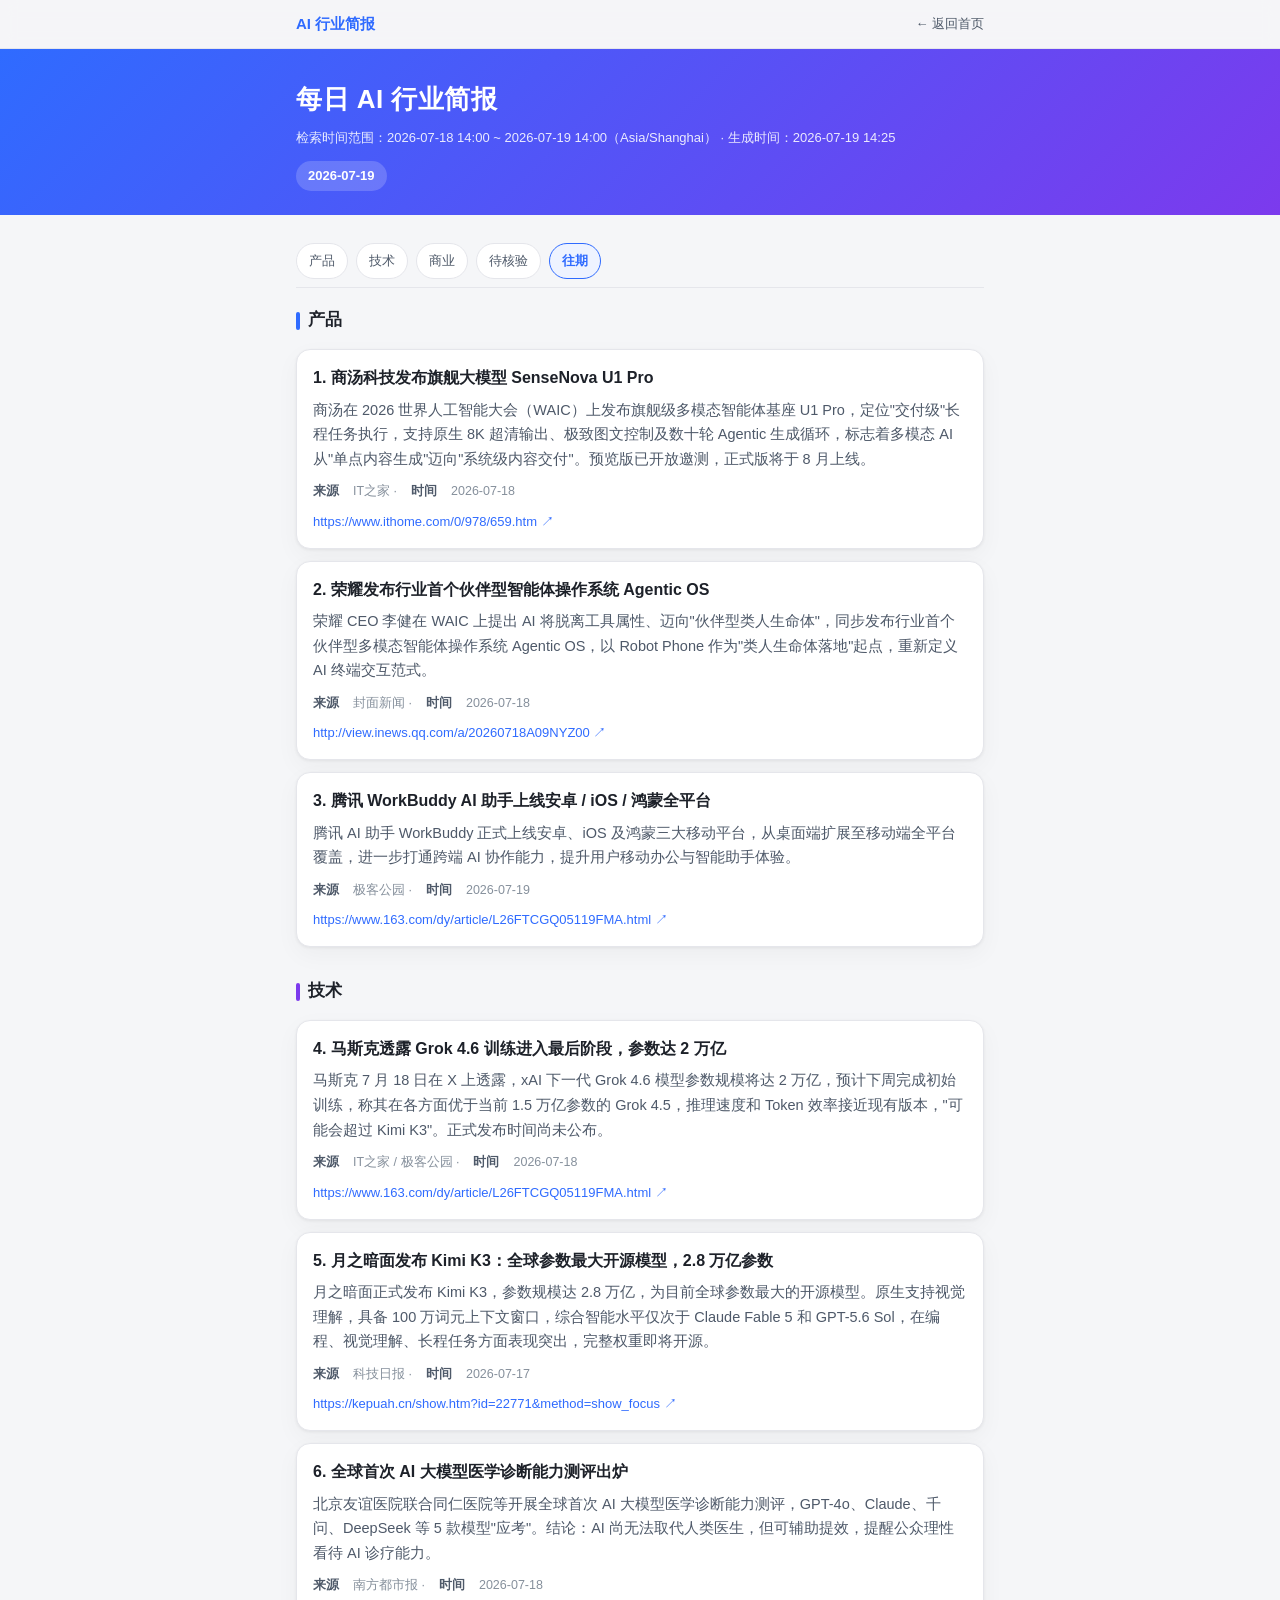
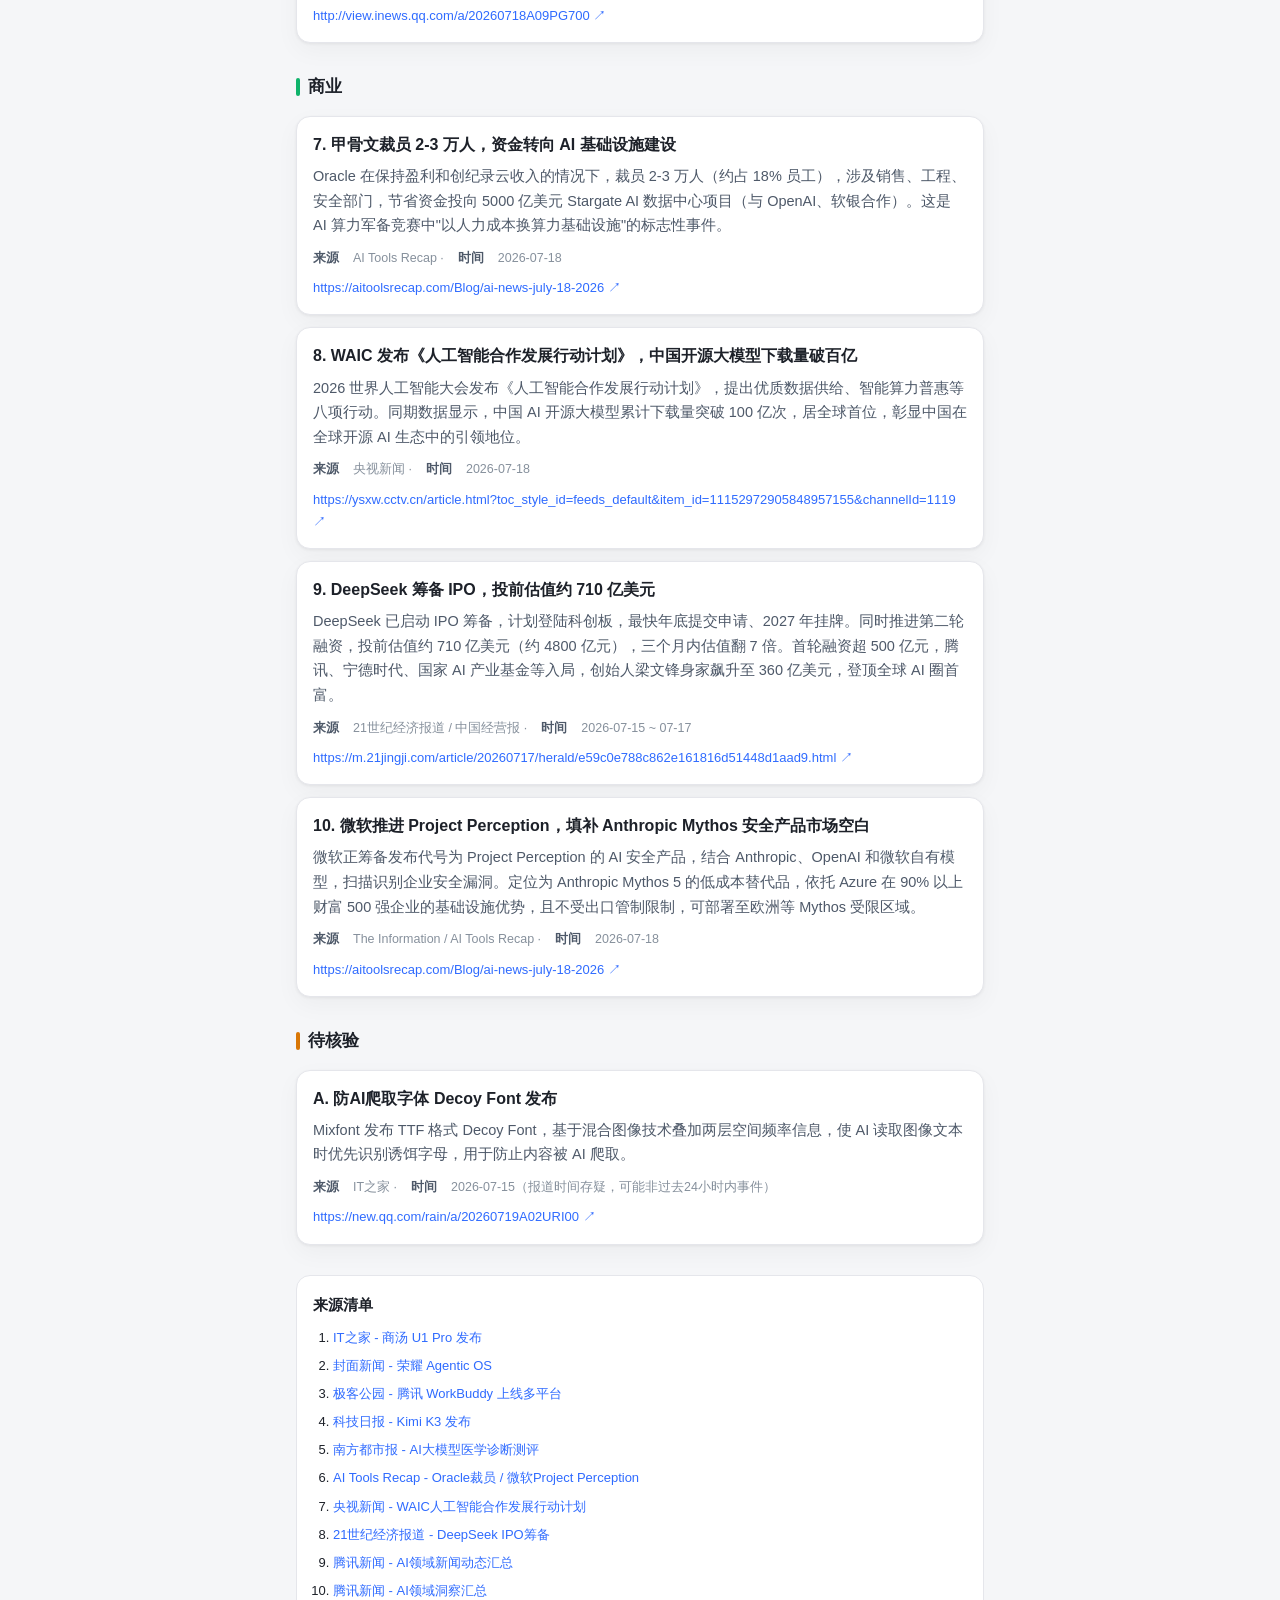
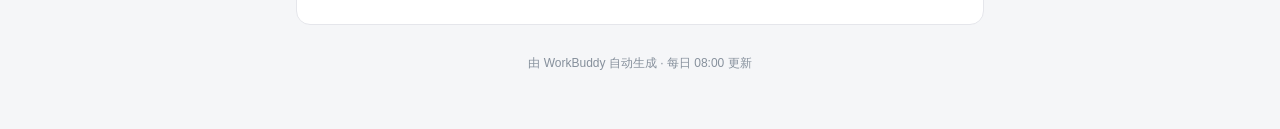
==== 2026-07-19.html @ 92fa0e3b "feat: 分类tab吸顶 + 常驻往期入口(历史占位)" ====
<!DOCTYPE html>
<html lang="zh-CN">
<head>
<meta charset="utf-8">
<meta name="viewport" content="width=device-width, initial-scale=1, viewport-fit=cover">
<title>每日 AI 行业简报 2026-07-19</title>
<link rel="stylesheet" href="assets/style.css">
</head>
<body>
<div class="topbar"><div class="wrap">
  <a class="brand" href="index.html">AI 行业简报</a>
  <a class="home" href="index.html">← 返回首页</a>
</div></div>
<header class="site-header"><div class="wrap">
  <h1>每日 AI 行业简报</h1>
  <div class="sub">检索时间范围：2026-07-18 14:00 ~ 2026-07-19 14:00（Asia/Shanghai） · 生成时间：2026-07-19 14:25</div>
  <div class="date-badge">2026-07-19</div>
</div></header>
<main class="wrap">
    <nav class="cat-nav"><a href="#cat-产品">产品</a><a href="#cat-技术">技术</a><a href="#cat-商业">商业</a><a href="#cat-待核验">待核验</a><a class="nav-archive" href="index.html#archive">往期</a></nav>
    <section class="section product" id="cat-产品">
      <div class="section-title">产品</div>
      <div class="card">
        <h3>1. 商汤科技发布旗舰大模型 SenseNova U1 Pro</h3>
        <div class="summary">商汤在 2026 世界人工智能大会（WAIC）上发布旗舰级多模态智能体基座 U1 Pro，定位"交付级"长程任务执行，支持原生 8K 超清输出、极致图文控制及数十轮 Agentic 生成循环，标志着多模态 AI 从"单点内容生成"迈向"系统级内容交付"。预览版已开放邀测，正式版将于 8 月上线。</div>
        <div class="meta"><b>来源</b> IT之家 · <b>时间</b> 2026-07-18</div>
        <a class="link" href="https://www.ithome.com/0/978/659.htm" target="_blank" rel="noopener">https://www.ithome.com/0/978/659.htm</a>
      </div>
      <div class="card">
        <h3>2. 荣耀发布行业首个伙伴型智能体操作系统 Agentic OS</h3>
        <div class="summary">荣耀 CEO 李健在 WAIC 上提出 AI 将脱离工具属性、迈向"伙伴型类人生命体"，同步发布行业首个伙伴型多模态智能体操作系统 Agentic OS，以 Robot Phone 作为"类人生命体落地"起点，重新定义 AI 终端交互范式。</div>
        <div class="meta"><b>来源</b> 封面新闻 · <b>时间</b> 2026-07-18</div>
        <a class="link" href="http://view.inews.qq.com/a/20260718A09NYZ00" target="_blank" rel="noopener">http://view.inews.qq.com/a/20260718A09NYZ00</a>
      </div>
      <div class="card">
        <h3>3. 腾讯 WorkBuddy AI 助手上线安卓 / iOS / 鸿蒙全平台</h3>
        <div class="summary">腾讯 AI 助手 WorkBuddy 正式上线安卓、iOS 及鸿蒙三大移动平台，从桌面端扩展至移动端全平台覆盖，进一步打通跨端 AI 协作能力，提升用户移动办公与智能助手体验。</div>
        <div class="meta"><b>来源</b> 极客公园 · <b>时间</b> 2026-07-19</div>
        <a class="link" href="https://www.163.com/dy/article/L26FTCGQ05119FMA.html" target="_blank" rel="noopener">https://www.163.com/dy/article/L26FTCGQ05119FMA.html</a>
      </div>
    </section>
    <section class="section tech" id="cat-技术">
      <div class="section-title">技术</div>
      <div class="card">
        <h3>4. 马斯克透露 Grok 4.6 训练进入最后阶段，参数达 2 万亿</h3>
        <div class="summary">马斯克 7 月 18 日在 X 上透露，xAI 下一代 Grok 4.6 模型参数规模将达 2 万亿，预计下周完成初始训练，称其在各方面优于当前 1.5 万亿参数的 Grok 4.5，推理速度和 Token 效率接近现有版本，"可能会超过 Kimi K3"。正式发布时间尚未公布。</div>
        <div class="meta"><b>来源</b> IT之家 / 极客公园 · <b>时间</b> 2026-07-18</div>
        <a class="link" href="https://www.163.com/dy/article/L26FTCGQ05119FMA.html" target="_blank" rel="noopener">https://www.163.com/dy/article/L26FTCGQ05119FMA.html</a>
      </div>
      <div class="card">
        <h3>5. 月之暗面发布 Kimi K3：全球参数最大开源模型，2.8 万亿参数</h3>
        <div class="summary">月之暗面正式发布 Kimi K3，参数规模达 2.8 万亿，为目前全球参数最大的开源模型。原生支持视觉理解，具备 100 万词元上下文窗口，综合智能水平仅次于 Claude Fable 5 和 GPT-5.6 Sol，在编程、视觉理解、长程任务方面表现突出，完整权重即将开源。</div>
        <div class="meta"><b>来源</b> 科技日报 · <b>时间</b> 2026-07-17</div>
        <a class="link" href="https://kepuah.cn/show.htm?id=22771&amp;method=show_focus" target="_blank" rel="noopener">https://kepuah.cn/show.htm?id=22771&amp;method=show_focus</a>
      </div>
      <div class="card">
        <h3>6. 全球首次 AI 大模型医学诊断能力测评出炉</h3>
        <div class="summary">北京友谊医院联合同仁医院等开展全球首次 AI 大模型医学诊断能力测评，GPT-4o、Claude、千问、DeepSeek 等 5 款模型"应考"。结论：AI 尚无法取代人类医生，但可辅助提效，提醒公众理性看待 AI 诊疗能力。</div>
        <div class="meta"><b>来源</b> 南方都市报 · <b>时间</b> 2026-07-18</div>
        <a class="link" href="http://view.inews.qq.com/a/20260718A09PG700" target="_blank" rel="noopener">http://view.inews.qq.com/a/20260718A09PG700</a>
      </div>
    </section>
    <section class="section biz" id="cat-商业">
      <div class="section-title">商业</div>
      <div class="card">
        <h3>7. 甲骨文裁员 2-3 万人，资金转向 AI 基础设施建设</h3>
        <div class="summary">Oracle 在保持盈利和创纪录云收入的情况下，裁员 2-3 万人（约占 18% 员工），涉及销售、工程、安全部门，节省资金投向 5000 亿美元 Stargate AI 数据中心项目（与 OpenAI、软银合作）。这是 AI 算力军备竞赛中"以人力成本换算力基础设施"的标志性事件。</div>
        <div class="meta"><b>来源</b> AI Tools Recap · <b>时间</b> 2026-07-18</div>
        <a class="link" href="https://aitoolsrecap.com/Blog/ai-news-july-18-2026" target="_blank" rel="noopener">https://aitoolsrecap.com/Blog/ai-news-july-18-2026</a>
      </div>
      <div class="card">
        <h3>8. WAIC 发布《人工智能合作发展行动计划》，中国开源大模型下载量破百亿</h3>
        <div class="summary">2026 世界人工智能大会发布《人工智能合作发展行动计划》，提出优质数据供给、智能算力普惠等八项行动。同期数据显示，中国 AI 开源大模型累计下载量突破 100 亿次，居全球首位，彰显中国在全球开源 AI 生态中的引领地位。</div>
        <div class="meta"><b>来源</b> 央视新闻 · <b>时间</b> 2026-07-18</div>
        <a class="link" href="https://ysxw.cctv.cn/article.html?toc_style_id=feeds_default&amp;item_id=11152972905848957155&amp;channelId=1119" target="_blank" rel="noopener">https://ysxw.cctv.cn/article.html?toc_style_id=feeds_default&amp;item_id=11152972905848957155&amp;channelId=1119</a>
      </div>
      <div class="card">
        <h3>9. DeepSeek 筹备 IPO，投前估值约 710 亿美元</h3>
        <div class="summary">DeepSeek 已启动 IPO 筹备，计划登陆科创板，最快年底提交申请、2027 年挂牌。同时推进第二轮融资，投前估值约 710 亿美元（约 4800 亿元），三个月内估值翻 7 倍。首轮融资超 500 亿元，腾讯、宁德时代、国家 AI 产业基金等入局，创始人梁文锋身家飙升至 360 亿美元，登顶全球 AI 圈首富。</div>
        <div class="meta"><b>来源</b> 21世纪经济报道 / 中国经营报 · <b>时间</b> 2026-07-15 ~ 07-17</div>
        <a class="link" href="https://m.21jingji.com/article/20260717/herald/e59c0e788c862e161816d51448d1aad9.html" target="_blank" rel="noopener">https://m.21jingji.com/article/20260717/herald/e59c0e788c862e161816d51448d1aad9.html</a>
      </div>
      <div class="card">
        <h3>10. 微软推进 Project Perception，填补 Anthropic Mythos 安全产品市场空白</h3>
        <div class="summary">微软正筹备发布代号为 Project Perception 的 AI 安全产品，结合 Anthropic、OpenAI 和微软自有模型，扫描识别企业安全漏洞。定位为 Anthropic Mythos 5 的低成本替代品，依托 Azure 在 90% 以上财富 500 强企业的基础设施优势，且不受出口管制限制，可部署至欧洲等 Mythos 受限区域。</div>
        <div class="meta"><b>来源</b> The Information / AI Tools Recap · <b>时间</b> 2026-07-18</div>
        <a class="link" href="https://aitoolsrecap.com/Blog/ai-news-july-18-2026" target="_blank" rel="noopener">https://aitoolsrecap.com/Blog/ai-news-july-18-2026</a>
      </div>
    </section>
    <section class="section verify" id="cat-待核验">
      <div class="section-title">待核验</div>
      <div class="card">
        <h3>A. 防AI爬取字体 Decoy Font 发布</h3>
        <div class="summary">Mixfont 发布 TTF 格式 Decoy Font，基于混合图像技术叠加两层空间频率信息，使 AI 读取图像文本时优先识别诱饵字母，用于防止内容被 AI 爬取。</div>
        <div class="meta"><b>来源</b> IT之家 · <b>时间</b> 2026-07-15（报道时间存疑，可能非过去24小时内事件）</div>
        <a class="link" href="https://new.qq.com/rain/a/20260719A02URI00" target="_blank" rel="noopener">https://new.qq.com/rain/a/20260719A02URI00</a>
      </div>
    </section>
    <section class="sources">
      <h2>来源清单</h2>
      <ol>
        <li><a href="https://www.ithome.com/0/978/659.htm" target="_blank" rel="noopener">IT之家 - 商汤 U1 Pro 发布</a></li>
        <li><a href="http://view.inews.qq.com/a/20260718A09NYZ00" target="_blank" rel="noopener">封面新闻 - 荣耀 Agentic OS</a></li>
        <li><a href="https://www.163.com/dy/article/L26FTCGQ05119FMA.html" target="_blank" rel="noopener">极客公园 - 腾讯 WorkBuddy 上线多平台</a></li>
        <li><a href="https://kepuah.cn/show.htm?id=22771&amp;method=show_focus" target="_blank" rel="noopener">科技日报 - Kimi K3 发布</a></li>
        <li><a href="http://view.inews.qq.com/a/20260718A09PG700" target="_blank" rel="noopener">南方都市报 - AI大模型医学诊断测评</a></li>
        <li><a href="https://aitoolsrecap.com/Blog/ai-news-july-18-2026" target="_blank" rel="noopener">AI Tools Recap - Oracle裁员 / 微软Project Perception</a></li>
        <li><a href="https://ysxw.cctv.cn/article.html?toc_style_id=feeds_default&amp;item_id=11152972905848957155&amp;channelId=1119" target="_blank" rel="noopener">央视新闻 - WAIC人工智能合作发展行动计划</a></li>
        <li><a href="https://m.21jingji.com/article/20260717/herald/e59c0e788c862e161816d51448d1aad9.html" target="_blank" rel="noopener">21世纪经济报道 - DeepSeek IPO筹备</a></li>
        <li><a href="https://new.qq.com/rain/a/20260719A02URI00" target="_blank" rel="noopener">腾讯新闻 - AI领域新闻动态汇总</a></li>
        <li><a href="https://new.qq.com/rain/a/20260719A02PN500" target="_blank" rel="noopener">腾讯新闻 - AI领域洞察汇总</a></li>
      </ol>
    </section>
</main>
<div class="foot">由 WorkBuddy 自动生成 · 每日 08:00 更新</div>
</body>
</html>
---- assets/style.css ----
:root {
  --bg: #f5f6f8;
  --card: #ffffff;
  --ink: #1d2129;
  --ink-soft: #4e5969;
  --ink-faint: #86909c;
  --line: #e5e6eb;
  --brand: #2f6bff;
  --brand-soft: #eef3ff;
  --product: #2f6bff;
  --tech: #7c3aed;
  --biz: #0fb36b;
  --verify: #d97706;
  --shadow: 0 1px 3px rgba(0,0,0,.06), 0 8px 24px rgba(0,0,0,.04);
}

* { box-sizing: border-box; margin: 0; padding: 0; }

body {
  font-family: -apple-system, BlinkMacSystemFont, "Segoe UI", "PingFang SC", "Hiragino Sans GB", "Microsoft YaHei", sans-serif;
  background: var(--bg);
  color: var(--ink);
  line-height: 1.7;
  -webkit-font-smoothing: antialiased;
  padding: 0 0 56px;
}

.wrap { max-width: 720px; margin: 0 auto; padding: 0 16px; }

/* Header */
.site-header {
  background: linear-gradient(135deg, #2f6bff 0%, #7c3aed 100%);
  color: #fff;
  padding: 28px 0 24px;
  margin-bottom: 20px;
}
.site-header .wrap { padding: 0 16px; }
.site-header h1 { font-size: 22px; font-weight: 700; letter-spacing: .5px; }
.site-header .sub { font-size: 13px; opacity: .88; margin-top: 6px; }
.site-header .date-badge {
  display: inline-block; margin-top: 12px;
  background: rgba(255,255,255,.18); border-radius: 999px;
  padding: 4px 12px; font-size: 13px; font-weight: 600;
}

/* Category nav */
.cat-nav {
  position: sticky; top: 48px; z-index: 9;
  display: flex; flex-wrap: wrap; gap: 8px;
  margin: 4px 0 18px; padding: 8px 0;
  background: var(--bg);
  border-bottom: 1px solid var(--line);
}
.cat-nav a {
  font-size: 13px; color: var(--ink-soft); text-decoration: none;
  background: var(--card); border: 1px solid var(--line);
  padding: 6px 12px; border-radius: 999px;
}
.cat-nav a:active { background: var(--brand-soft); }
.cat-nav a.nav-archive {
  color: var(--brand); border-color: var(--brand);
  background: var(--brand-soft); font-weight: 600;
}

/* Section */
.section { margin-bottom: 30px; }
.section-title {
  font-size: 17px; font-weight: 700; margin-bottom: 14px;
  display: flex; align-items: center; gap: 8px;
}
.section-title::before {
  content: ""; width: 4px; height: 18px; border-radius: 2px; background: var(--brand);
}
.section.product .section-title::before { background: var(--product); }
.section.tech .section-title::before { background: var(--tech); }
.section.biz .section-title::before { background: var(--biz); }
.section.verify .section-title::before { background: var(--verify); }

/* Card */
.card {
  background: var(--card); border: 1px solid var(--line);
  border-radius: 14px; padding: 16px 16px 14px; margin-bottom: 12px;
  box-shadow: var(--shadow);
}
.card h3 { font-size: 16px; font-weight: 700; line-height: 1.45; margin-bottom: 8px; }
.card .summary { font-size: 14.5px; color: var(--ink-soft); margin-bottom: 10px; }
.card .meta { display: flex; flex-wrap: wrap; gap: 6px 14px; font-size: 12.5px; color: var(--ink-faint); }
.card .meta b { color: var(--ink-soft); font-weight: 600; }
.card .link { display: inline-block; margin-top: 8px; font-size: 13px; color: var(--brand); text-decoration: none; word-break: break-all; }
.card .link::after { content: " ↗"; }

/* Archive list */
.archive { margin-top: 8px; }
.archive h2 { font-size: 16px; font-weight: 700; margin-bottom: 12px; }
.archive ul { list-style: none; }
.archive li {
  background: var(--card); border: 1px solid var(--line);
  border-radius: 10px; margin-bottom: 8px;
}
.archive a {
  display: flex; justify-content: space-between; align-items: center;
  padding: 12px 14px; text-decoration: none; color: var(--ink); font-size: 14.5px;
}
.archive a .d { color: var(--ink-faint); font-size: 12.5px; }
.archive li:active { background: var(--brand-soft); }
.archive li.empty {
  background: transparent; border: 1px dashed var(--line);
  color: var(--ink-faint); font-size: 13px; text-align: center; padding: 14px;
}

/* Source list */
.sources { background: var(--card); border: 1px solid var(--line); border-radius: 14px; padding: 16px; }
.sources h2 { font-size: 15px; font-weight: 700; margin-bottom: 10px; }
.sources ol { padding-left: 20px; }
.sources li { font-size: 13px; margin-bottom: 6px; }
.sources a { color: var(--brand); text-decoration: none; word-break: break-all; }

.foot { text-align: center; color: var(--ink-faint); font-size: 12px; margin-top: 28px; }

/* Back to top / home */
.topbar { position: sticky; top: 0; z-index: 10; background: rgba(245,246,248,.9); backdrop-filter: blur(8px); border-bottom: 1px solid var(--line); }
.topbar .wrap { display: flex; align-items: center; justify-content: space-between; height: 48px; }
.topbar .brand { font-weight: 700; font-size: 15px; color: var(--brand); text-decoration: none; }
.topbar .home { font-size: 13px; color: var(--ink-soft); text-decoration: none; }

@media (min-width: 640px) {
  .site-header h1 { font-size: 26px; }
}
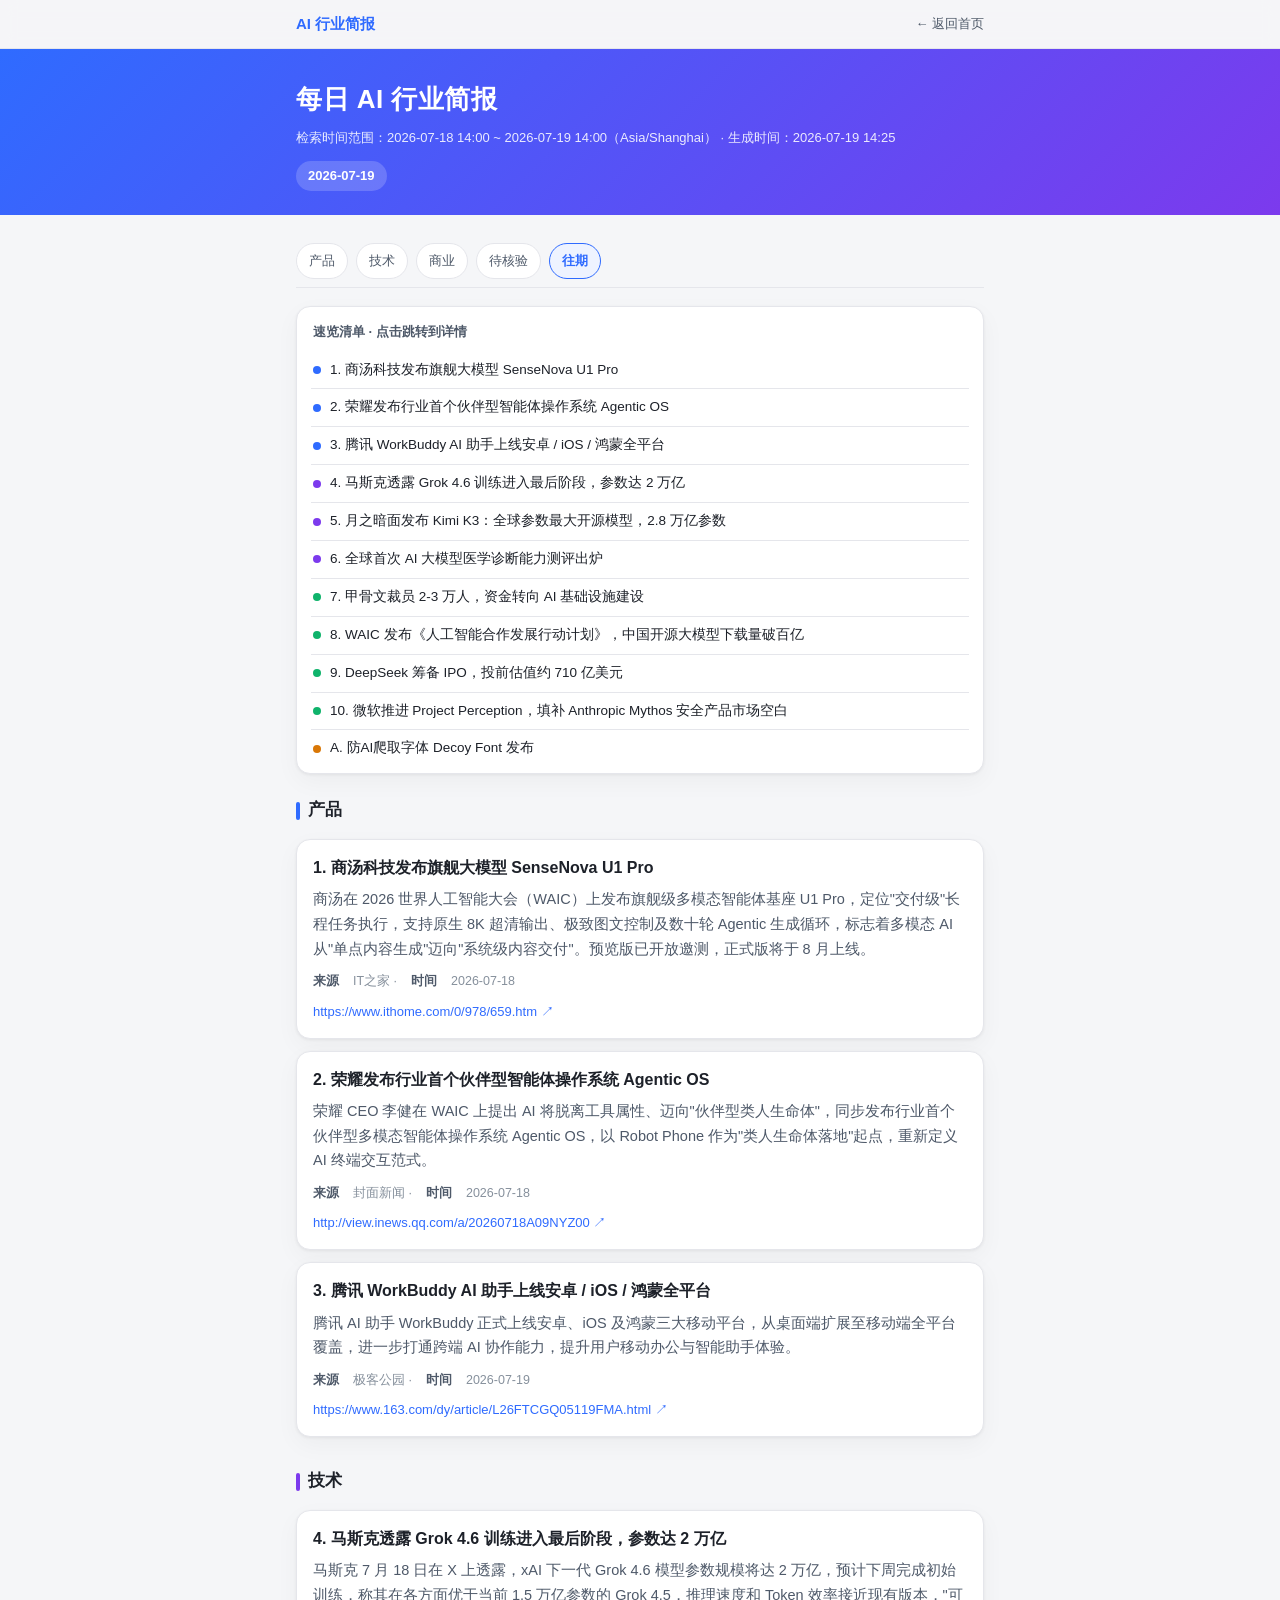
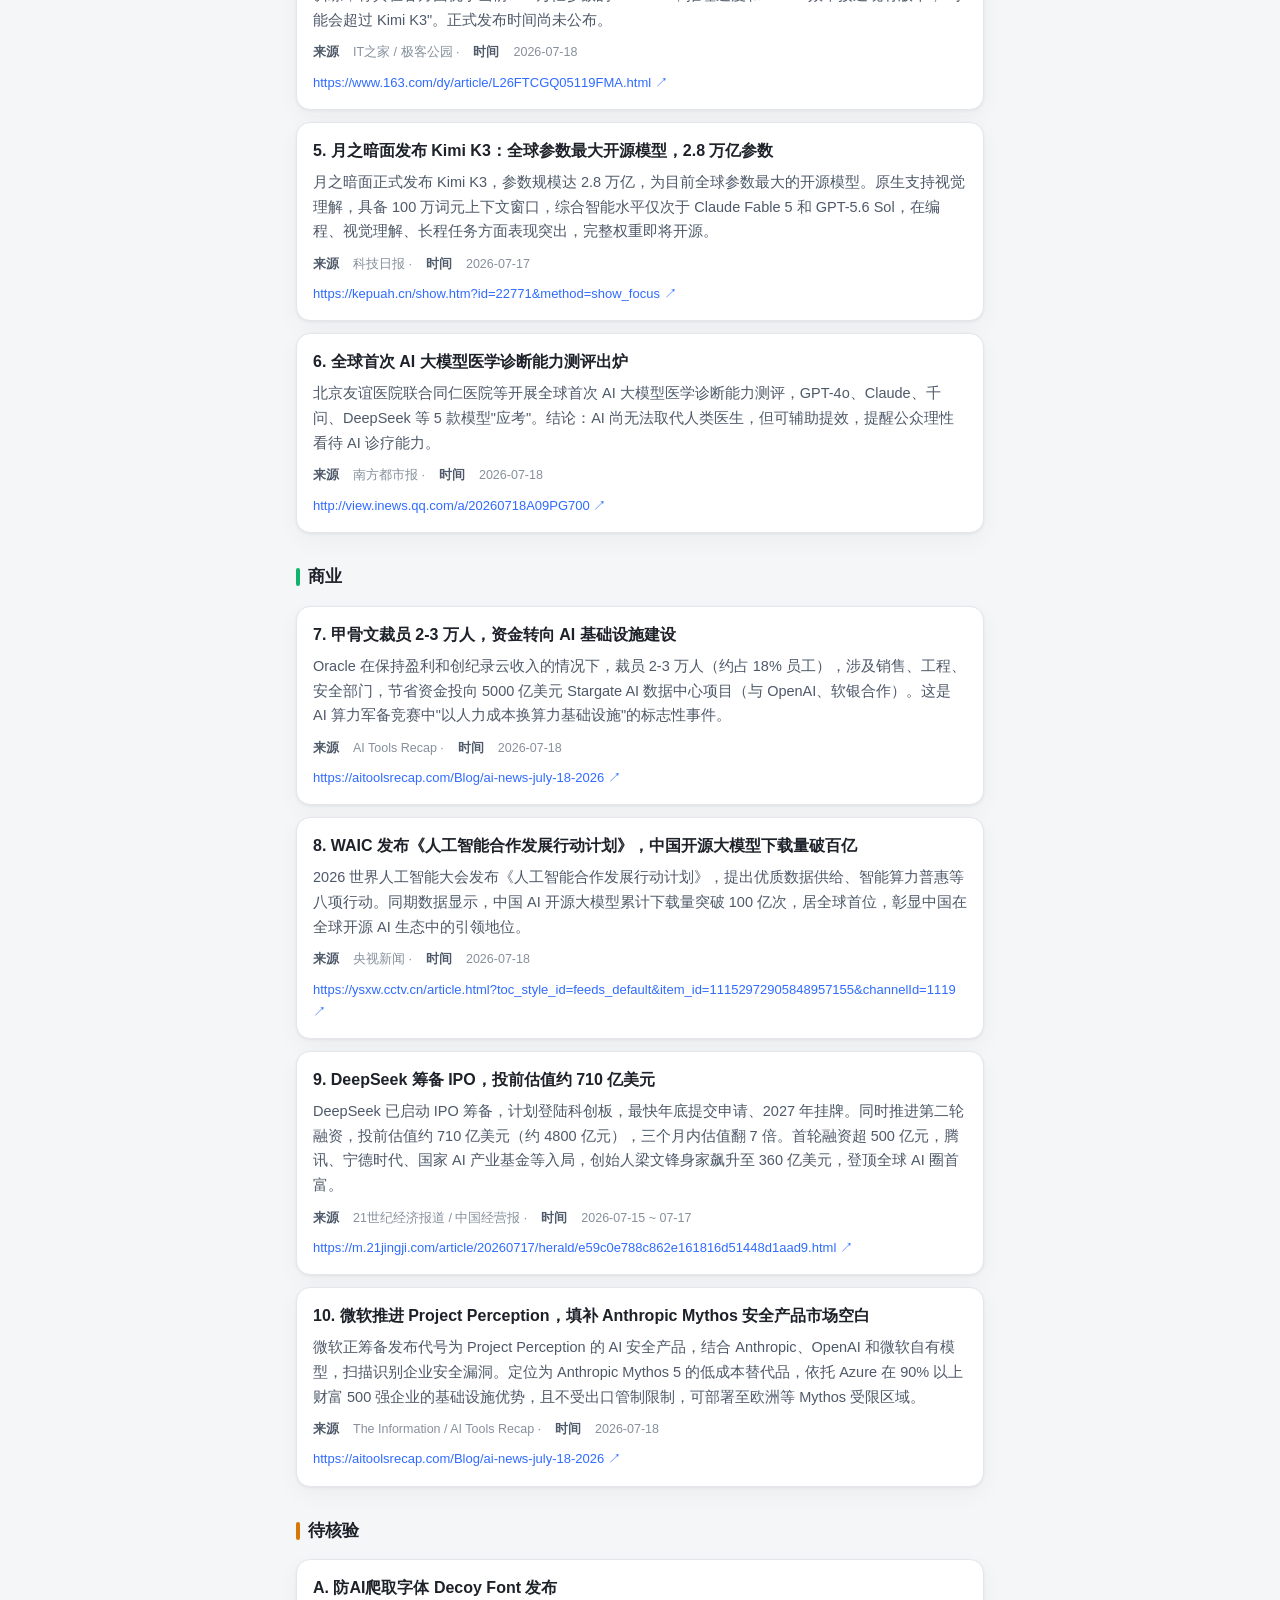
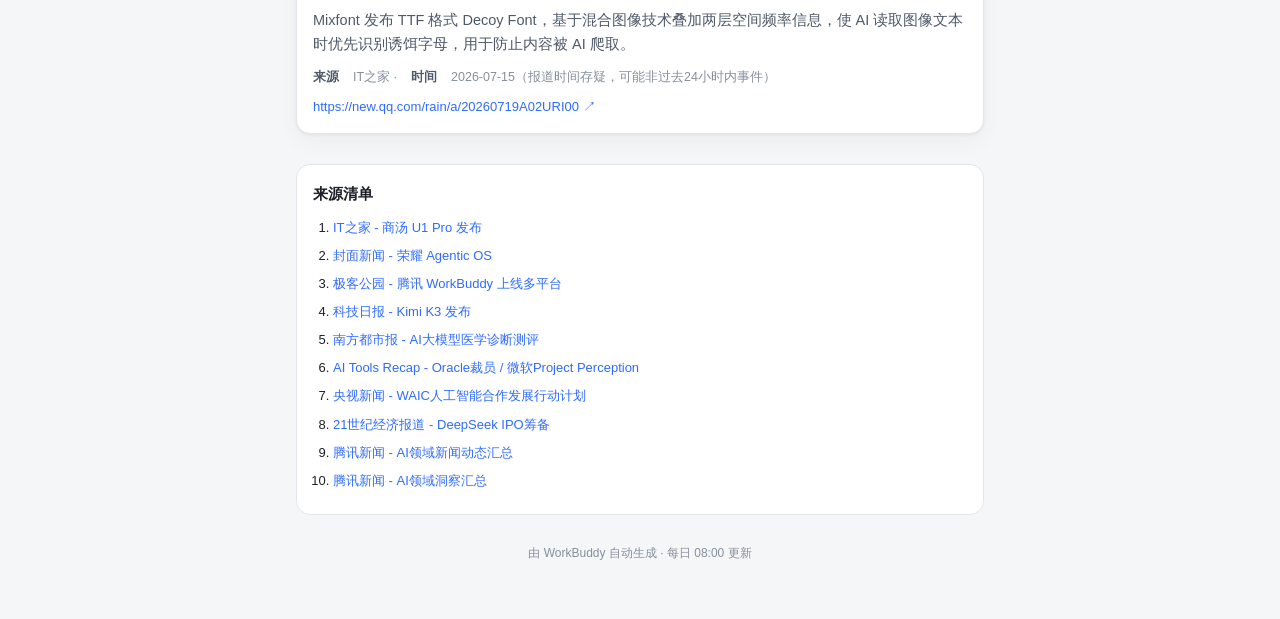
==== commit e09d55f5: "feat: tab栏下方新增速览清单(一句话+分类色点)，点击锚点跳转详情；卡片加scroll-margin-top" ====
--- a/2026-07-19.html
+++ b/2026-07-19.html
@@ -18,21 +18,37 @@
 </div></header>
 <main class="wrap">
     <nav class="cat-nav"><a href="#cat-产品">产品</a><a href="#cat-技术">技术</a><a href="#cat-商业">商业</a><a href="#cat-待核验">待核验</a><a class="nav-archive" href="index.html#archive">往期</a></nav>
+    <div class="digest" id="digest">
+      <div class="digest-title">速览清单 · 点击跳转到详情</div>
+      <ol>
+      <li><a href="#item-1"><span class="dot product"></span><span class="t">1. 商汤科技发布旗舰大模型 SenseNova U1 Pro</span></a></li>
+      <li><a href="#item-2"><span class="dot product"></span><span class="t">2. 荣耀发布行业首个伙伴型智能体操作系统 Agentic OS</span></a></li>
+      <li><a href="#item-3"><span class="dot product"></span><span class="t">3. 腾讯 WorkBuddy AI 助手上线安卓 / iOS / 鸿蒙全平台</span></a></li>
+      <li><a href="#item-4"><span class="dot tech"></span><span class="t">4. 马斯克透露 Grok 4.6 训练进入最后阶段，参数达 2 万亿</span></a></li>
+      <li><a href="#item-5"><span class="dot tech"></span><span class="t">5. 月之暗面发布 Kimi K3：全球参数最大开源模型，2.8 万亿参数</span></a></li>
+      <li><a href="#item-6"><span class="dot tech"></span><span class="t">6. 全球首次 AI 大模型医学诊断能力测评出炉</span></a></li>
+      <li><a href="#item-7"><span class="dot biz"></span><span class="t">7. 甲骨文裁员 2-3 万人，资金转向 AI 基础设施建设</span></a></li>
+      <li><a href="#item-8"><span class="dot biz"></span><span class="t">8. WAIC 发布《人工智能合作发展行动计划》，中国开源大模型下载量破百亿</span></a></li>
+      <li><a href="#item-9"><span class="dot biz"></span><span class="t">9. DeepSeek 筹备 IPO，投前估值约 710 亿美元</span></a></li>
+      <li><a href="#item-10"><span class="dot biz"></span><span class="t">10. 微软推进 Project Perception，填补 Anthropic Mythos 安全产品市场空白</span></a></li>
+      <li><a href="#item-11"><span class="dot verify"></span><span class="t">A. 防AI爬取字体 Decoy Font 发布</span></a></li>
+      </ol>
+    </div>
     <section class="section product" id="cat-产品">
       <div class="section-title">产品</div>
-      <div class="card">
+      <div class="card" id="item-1">
         <h3>1. 商汤科技发布旗舰大模型 SenseNova U1 Pro</h3>
         <div class="summary">商汤在 2026 世界人工智能大会（WAIC）上发布旗舰级多模态智能体基座 U1 Pro，定位"交付级"长程任务执行，支持原生 8K 超清输出、极致图文控制及数十轮 Agentic 生成循环，标志着多模态 AI 从"单点内容生成"迈向"系统级内容交付"。预览版已开放邀测，正式版将于 8 月上线。</div>
         <div class="meta"><b>来源</b> IT之家 · <b>时间</b> 2026-07-18</div>
         <a class="link" href="https://www.ithome.com/0/978/659.htm" target="_blank" rel="noopener">https://www.ithome.com/0/978/659.htm</a>
       </div>
-      <div class="card">
+      <div class="card" id="item-2">
         <h3>2. 荣耀发布行业首个伙伴型智能体操作系统 Agentic OS</h3>
         <div class="summary">荣耀 CEO 李健在 WAIC 上提出 AI 将脱离工具属性、迈向"伙伴型类人生命体"，同步发布行业首个伙伴型多模态智能体操作系统 Agentic OS，以 Robot Phone 作为"类人生命体落地"起点，重新定义 AI 终端交互范式。</div>
         <div class="meta"><b>来源</b> 封面新闻 · <b>时间</b> 2026-07-18</div>
         <a class="link" href="http://view.inews.qq.com/a/20260718A09NYZ00" target="_blank" rel="noopener">http://view.inews.qq.com/a/20260718A09NYZ00</a>
       </div>
-      <div class="card">
+      <div class="card" id="item-3">
         <h3>3. 腾讯 WorkBuddy AI 助手上线安卓 / iOS / 鸿蒙全平台</h3>
         <div class="summary">腾讯 AI 助手 WorkBuddy 正式上线安卓、iOS 及鸿蒙三大移动平台，从桌面端扩展至移动端全平台覆盖，进一步打通跨端 AI 协作能力，提升用户移动办公与智能助手体验。</div>
         <div class="meta"><b>来源</b> 极客公园 · <b>时间</b> 2026-07-19</div>
@@ -41,19 +57,19 @@
     </section>
     <section class="section tech" id="cat-技术">
       <div class="section-title">技术</div>
-      <div class="card">
+      <div class="card" id="item-4">
         <h3>4. 马斯克透露 Grok 4.6 训练进入最后阶段，参数达 2 万亿</h3>
         <div class="summary">马斯克 7 月 18 日在 X 上透露，xAI 下一代 Grok 4.6 模型参数规模将达 2 万亿，预计下周完成初始训练，称其在各方面优于当前 1.5 万亿参数的 Grok 4.5，推理速度和 Token 效率接近现有版本，"可能会超过 Kimi K3"。正式发布时间尚未公布。</div>
         <div class="meta"><b>来源</b> IT之家 / 极客公园 · <b>时间</b> 2026-07-18</div>
         <a class="link" href="https://www.163.com/dy/article/L26FTCGQ05119FMA.html" target="_blank" rel="noopener">https://www.163.com/dy/article/L26FTCGQ05119FMA.html</a>
       </div>
-      <div class="card">
+      <div class="card" id="item-5">
         <h3>5. 月之暗面发布 Kimi K3：全球参数最大开源模型，2.8 万亿参数</h3>
         <div class="summary">月之暗面正式发布 Kimi K3，参数规模达 2.8 万亿，为目前全球参数最大的开源模型。原生支持视觉理解，具备 100 万词元上下文窗口，综合智能水平仅次于 Claude Fable 5 和 GPT-5.6 Sol，在编程、视觉理解、长程任务方面表现突出，完整权重即将开源。</div>
         <div class="meta"><b>来源</b> 科技日报 · <b>时间</b> 2026-07-17</div>
         <a class="link" href="https://kepuah.cn/show.htm?id=22771&amp;method=show_focus" target="_blank" rel="noopener">https://kepuah.cn/show.htm?id=22771&amp;method=show_focus</a>
       </div>
-      <div class="card">
+      <div class="card" id="item-6">
         <h3>6. 全球首次 AI 大模型医学诊断能力测评出炉</h3>
         <div class="summary">北京友谊医院联合同仁医院等开展全球首次 AI 大模型医学诊断能力测评，GPT-4o、Claude、千问、DeepSeek 等 5 款模型"应考"。结论：AI 尚无法取代人类医生，但可辅助提效，提醒公众理性看待 AI 诊疗能力。</div>
         <div class="meta"><b>来源</b> 南方都市报 · <b>时间</b> 2026-07-18</div>
@@ -62,25 +78,25 @@
     </section>
     <section class="section biz" id="cat-商业">
       <div class="section-title">商业</div>
-      <div class="card">
+      <div class="card" id="item-7">
         <h3>7. 甲骨文裁员 2-3 万人，资金转向 AI 基础设施建设</h3>
         <div class="summary">Oracle 在保持盈利和创纪录云收入的情况下，裁员 2-3 万人（约占 18% 员工），涉及销售、工程、安全部门，节省资金投向 5000 亿美元 Stargate AI 数据中心项目（与 OpenAI、软银合作）。这是 AI 算力军备竞赛中"以人力成本换算力基础设施"的标志性事件。</div>
         <div class="meta"><b>来源</b> AI Tools Recap · <b>时间</b> 2026-07-18</div>
         <a class="link" href="https://aitoolsrecap.com/Blog/ai-news-july-18-2026" target="_blank" rel="noopener">https://aitoolsrecap.com/Blog/ai-news-july-18-2026</a>
       </div>
-      <div class="card">
+      <div class="card" id="item-8">
         <h3>8. WAIC 发布《人工智能合作发展行动计划》，中国开源大模型下载量破百亿</h3>
         <div class="summary">2026 世界人工智能大会发布《人工智能合作发展行动计划》，提出优质数据供给、智能算力普惠等八项行动。同期数据显示，中国 AI 开源大模型累计下载量突破 100 亿次，居全球首位，彰显中国在全球开源 AI 生态中的引领地位。</div>
         <div class="meta"><b>来源</b> 央视新闻 · <b>时间</b> 2026-07-18</div>
         <a class="link" href="https://ysxw.cctv.cn/article.html?toc_style_id=feeds_default&amp;item_id=11152972905848957155&amp;channelId=1119" target="_blank" rel="noopener">https://ysxw.cctv.cn/article.html?toc_style_id=feeds_default&amp;item_id=11152972905848957155&amp;channelId=1119</a>
       </div>
-      <div class="card">
+      <div class="card" id="item-9">
         <h3>9. DeepSeek 筹备 IPO，投前估值约 710 亿美元</h3>
         <div class="summary">DeepSeek 已启动 IPO 筹备，计划登陆科创板，最快年底提交申请、2027 年挂牌。同时推进第二轮融资，投前估值约 710 亿美元（约 4800 亿元），三个月内估值翻 7 倍。首轮融资超 500 亿元，腾讯、宁德时代、国家 AI 产业基金等入局，创始人梁文锋身家飙升至 360 亿美元，登顶全球 AI 圈首富。</div>
         <div class="meta"><b>来源</b> 21世纪经济报道 / 中国经营报 · <b>时间</b> 2026-07-15 ~ 07-17</div>
         <a class="link" href="https://m.21jingji.com/article/20260717/herald/e59c0e788c862e161816d51448d1aad9.html" target="_blank" rel="noopener">https://m.21jingji.com/article/20260717/herald/e59c0e788c862e161816d51448d1aad9.html</a>
       </div>
-      <div class="card">
+      <div class="card" id="item-10">
         <h3>10. 微软推进 Project Perception，填补 Anthropic Mythos 安全产品市场空白</h3>
         <div class="summary">微软正筹备发布代号为 Project Perception 的 AI 安全产品，结合 Anthropic、OpenAI 和微软自有模型，扫描识别企业安全漏洞。定位为 Anthropic Mythos 5 的低成本替代品，依托 Azure 在 90% 以上财富 500 强企业的基础设施优势，且不受出口管制限制，可部署至欧洲等 Mythos 受限区域。</div>
         <div class="meta"><b>来源</b> The Information / AI Tools Recap · <b>时间</b> 2026-07-18</div>
@@ -89,7 +105,7 @@
     </section>
     <section class="section verify" id="cat-待核验">
       <div class="section-title">待核验</div>
-      <div class="card">
+      <div class="card" id="item-11">
         <h3>A. 防AI爬取字体 Decoy Font 发布</h3>
         <div class="summary">Mixfont 发布 TTF 格式 Decoy Font，基于混合图像技术叠加两层空间频率信息，使 AI 读取图像文本时优先识别诱饵字母，用于防止内容被 AI 爬取。</div>
         <div class="meta"><b>来源</b> IT之家 · <b>时间</b> 2026-07-15（报道时间存疑，可能非过去24小时内事件）</div>
--- a/assets/style.css
+++ b/assets/style.css
@@ -45,7 +45,7 @@
 
 /* Category nav */
 .cat-nav {
-  position: sticky; top: 48px; z-index: 9;
+  position: -webkit-sticky; position: sticky; top: 48px; z-index: 9;
   display: flex; flex-wrap: wrap; gap: 8px;
   margin: 4px 0 18px; padding: 8px 0;
   background: var(--bg);
@@ -62,8 +62,39 @@
   background: var(--brand-soft); font-weight: 600;
 }
 
+/* Digest overview list (below tabs) */
+.digest {
+  background: var(--card); border: 1px solid var(--line);
+  border-radius: 14px; padding: 14px 14px 6px; margin: 4px 0 22px;
+  box-shadow: var(--shadow);
+}
+.digest-title {
+  font-size: 13px; font-weight: 700; color: var(--ink-soft);
+  margin-bottom: 8px; padding-left: 2px;
+}
+.digest ol { list-style: none; counter-reset: dg; }
+.digest li { border-top: 1px solid var(--line); }
+.digest li:first-child { border-top: none; }
+.digest a {
+  display: flex; align-items: center; gap: 9px;
+  padding: 9px 2px; text-decoration: none; color: var(--ink);
+}
+.digest a:active { background: var(--brand-soft); border-radius: 8px; }
+.digest .t {
+  font-size: 13.5px; line-height: 1.4;
+  overflow: hidden; text-overflow: ellipsis; white-space: nowrap;
+}
+.digest .dot {
+  flex: none; width: 8px; height: 8px; border-radius: 50%;
+  background: var(--ink-faint);
+}
+.digest .dot.product { background: var(--product); }
+.digest .dot.tech { background: var(--tech); }
+.digest .dot.biz { background: var(--biz); }
+.digest .dot.verify { background: var(--verify); }
+
 /* Section */
-.section { margin-bottom: 30px; }
+.section { margin-bottom: 30px; scroll-margin-top: 104px; }
 .section-title {
   font-size: 17px; font-weight: 700; margin-bottom: 14px;
   display: flex; align-items: center; gap: 8px;
@@ -80,7 +111,7 @@
 .card {
   background: var(--card); border: 1px solid var(--line);
   border-radius: 14px; padding: 16px 16px 14px; margin-bottom: 12px;
-  box-shadow: var(--shadow);
+  box-shadow: var(--shadow); scroll-margin-top: 104px;
 }
 .card h3 { font-size: 16px; font-weight: 700; line-height: 1.45; margin-bottom: 8px; }
 .card .summary { font-size: 14.5px; color: var(--ink-soft); margin-bottom: 10px; }
@@ -90,19 +121,47 @@
 .card .link::after { content: " ↗"; }
 
 /* Archive list */
-.archive { margin-top: 8px; }
+.archive { margin-top: 8px; scroll-margin-top: 104px; }
 .archive h2 { font-size: 16px; font-weight: 700; margin-bottom: 12px; }
-.archive ul { list-style: none; }
-.archive li {
+
+/* Search box */
+.search-box { margin-bottom: 16px; }
+.search-box input {
+  width: 100%; box-sizing: border-box;
+  font-size: 14px; color: var(--ink);
+  background: var(--card); border: 1px solid var(--line);
+  border-radius: 999px; padding: 11px 16px; outline: none;
+  -webkit-appearance: none; appearance: none;
+}
+.search-box input:focus { border-color: var(--brand); background: #fff; }
+
+/* Month groups */
+.archive-list { list-style: none; }
+.archive-list > li.month-group { margin-bottom: 18px; }
+.archive .month-label {
+  font-size: 14px; font-weight: 700; color: var(--ink-soft);
+  margin-bottom: 8px; padding-left: 4px;
+  display: flex; align-items: center; gap: 8px;
+}
+.archive .month-label::before {
+  content: ""; width: 4px; height: 14px; border-radius: 2px;
+  background: var(--brand); display: inline-block;
+}
+.archive ul ul { list-style: none; }
+.archive ul ul li {
   background: var(--card); border: 1px solid var(--line);
   border-radius: 10px; margin-bottom: 8px;
 }
-.archive a {
-  display: flex; justify-content: space-between; align-items: center;
-  padding: 12px 14px; text-decoration: none; color: var(--ink); font-size: 14.5px;
+.archive ul ul li a {
+  display: flex; flex-direction: column; gap: 3px;
+  padding: 12px 14px; text-decoration: none; color: var(--ink);
 }
-.archive a .d { color: var(--ink-faint); font-size: 12.5px; }
-.archive li:active { background: var(--brand-soft); }
+.archive ul ul li:active { background: var(--brand-soft); }
+.archive .d { font-size: 14.5px; font-weight: 600; color: var(--ink); }
+.archive .preview {
+  font-size: 12.5px; color: var(--ink-faint);
+  overflow: hidden; text-overflow: ellipsis; white-space: nowrap;
+}
 .archive li.empty {
   background: transparent; border: 1px dashed var(--line);
   color: var(--ink-faint); font-size: 13px; text-align: center; padding: 14px;
@@ -118,7 +177,7 @@
 .foot { text-align: center; color: var(--ink-faint); font-size: 12px; margin-top: 28px; }
 
 /* Back to top / home */
-.topbar { position: sticky; top: 0; z-index: 10; background: rgba(245,246,248,.9); backdrop-filter: blur(8px); border-bottom: 1px solid var(--line); }
+.topbar { position: -webkit-sticky; position: sticky; top: 0; z-index: 10; background: rgba(245,246,248,.9); backdrop-filter: blur(8px); border-bottom: 1px solid var(--line); }
 .topbar .wrap { display: flex; align-items: center; justify-content: space-between; height: 48px; }
 .topbar .brand { font-weight: 700; font-size: 15px; color: var(--brand); text-decoration: none; }
 .topbar .home { font-size: 13px; color: var(--ink-soft); text-decoration: none; }
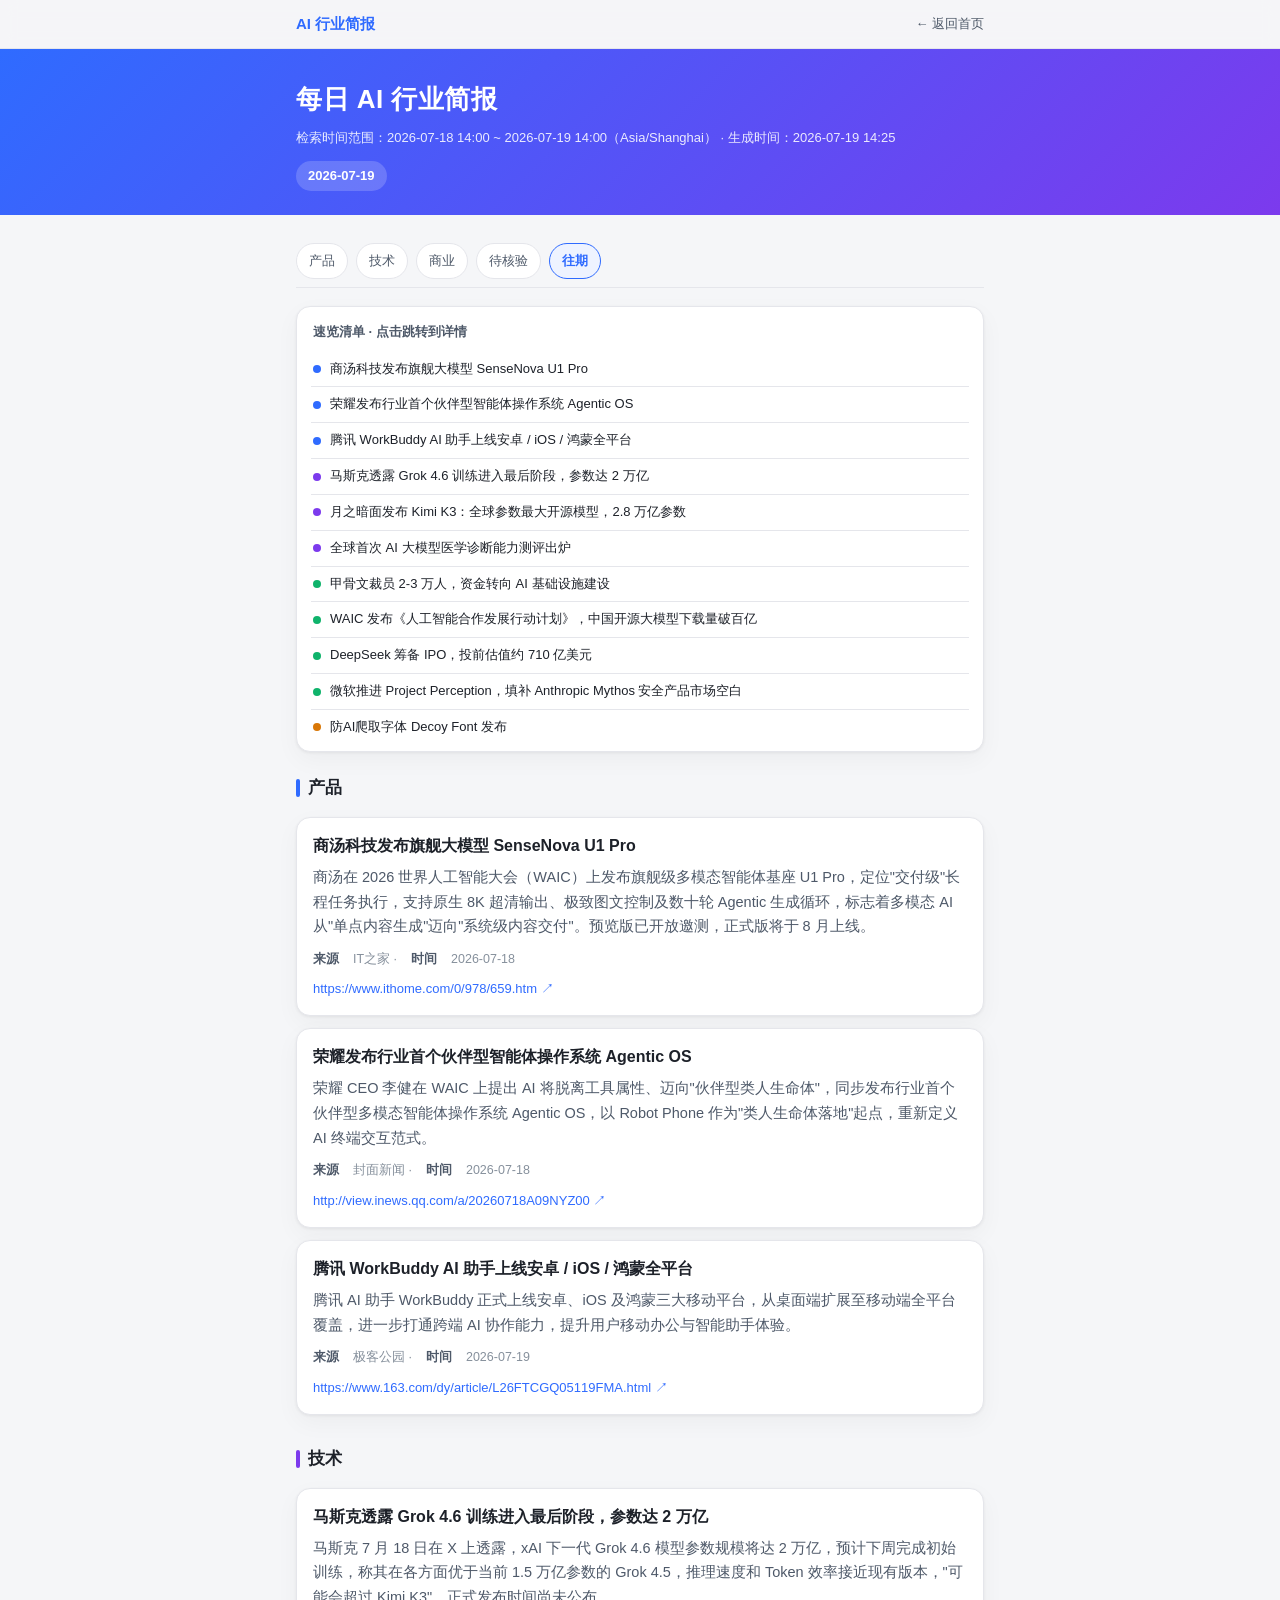
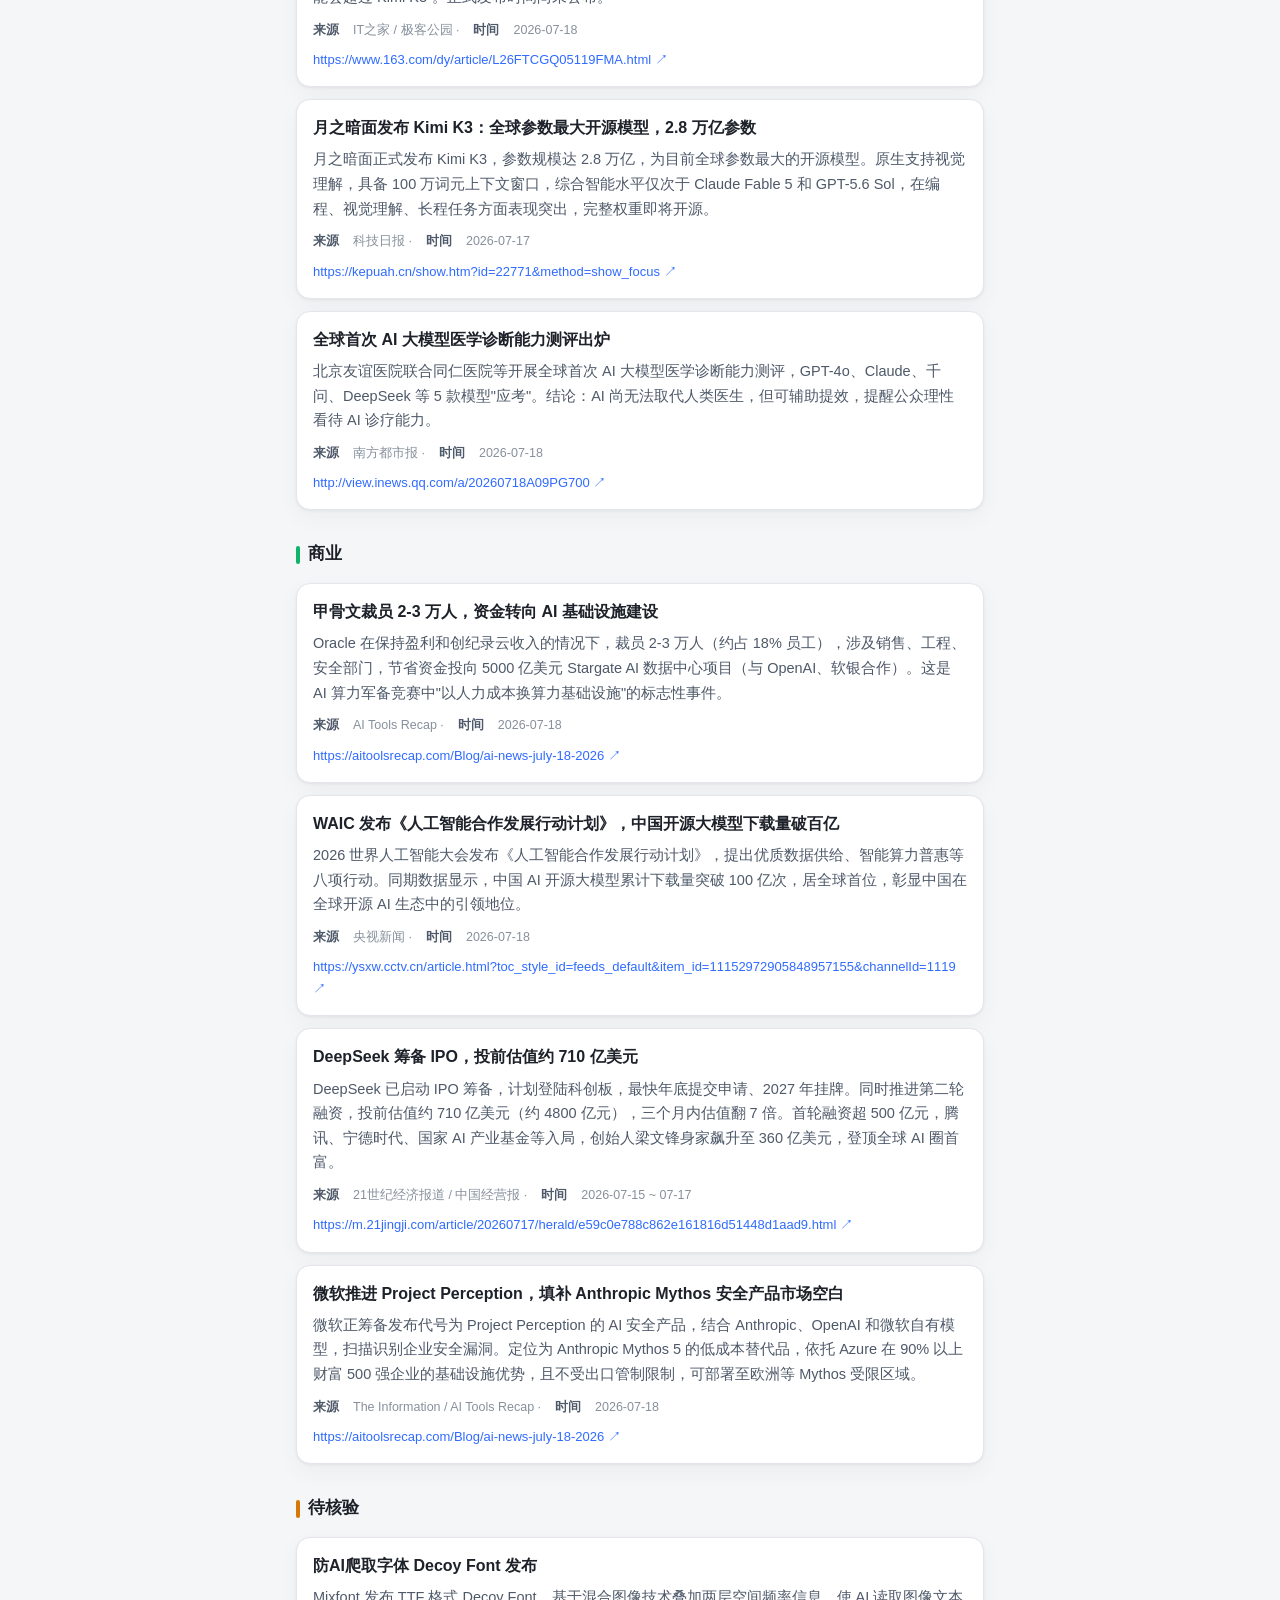
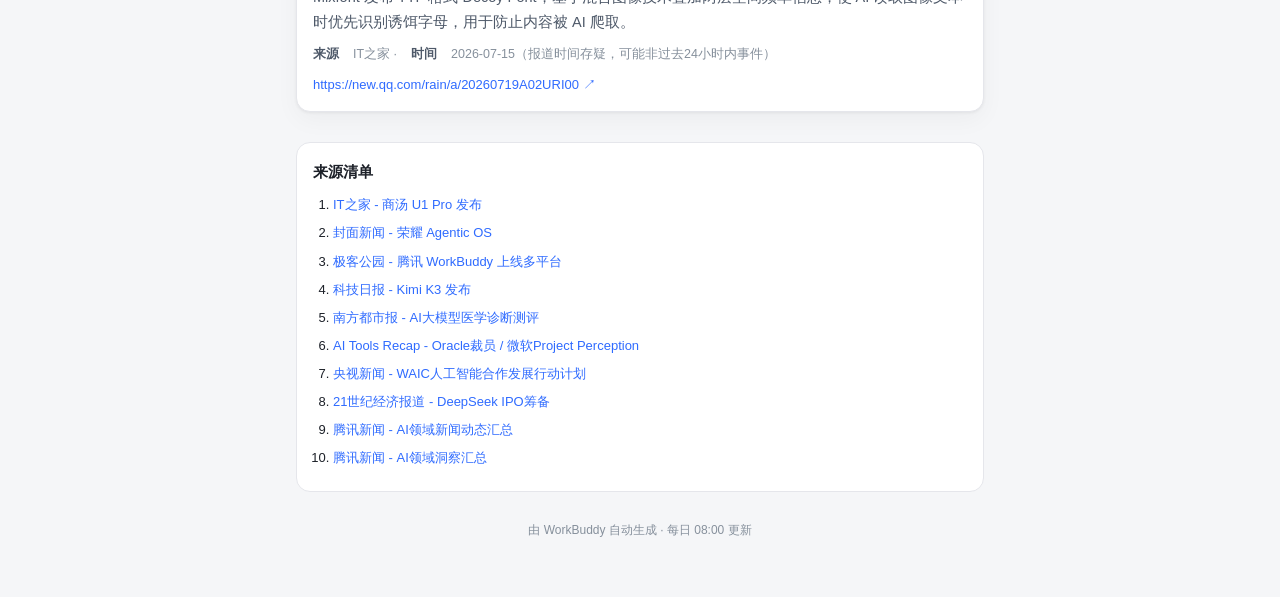
==== commit defc1e37: "fix: 速览清单改ul去序号+缩字号; JS按吸顶高度偏移跳转(解决微信跳转偏后); 新增回到顶部箭头; 剥离标题编号前缀" ====
--- a/2026-07-19.html
+++ b/2026-07-19.html
@@ -20,36 +20,36 @@
     <nav class="cat-nav"><a href="#cat-产品">产品</a><a href="#cat-技术">技术</a><a href="#cat-商业">商业</a><a href="#cat-待核验">待核验</a><a class="nav-archive" href="index.html#archive">往期</a></nav>
     <div class="digest" id="digest">
       <div class="digest-title">速览清单 · 点击跳转到详情</div>
-      <ol>
-      <li><a href="#item-1"><span class="dot product"></span><span class="t">1. 商汤科技发布旗舰大模型 SenseNova U1 Pro</span></a></li>
-      <li><a href="#item-2"><span class="dot product"></span><span class="t">2. 荣耀发布行业首个伙伴型智能体操作系统 Agentic OS</span></a></li>
-      <li><a href="#item-3"><span class="dot product"></span><span class="t">3. 腾讯 WorkBuddy AI 助手上线安卓 / iOS / 鸿蒙全平台</span></a></li>
-      <li><a href="#item-4"><span class="dot tech"></span><span class="t">4. 马斯克透露 Grok 4.6 训练进入最后阶段，参数达 2 万亿</span></a></li>
-      <li><a href="#item-5"><span class="dot tech"></span><span class="t">5. 月之暗面发布 Kimi K3：全球参数最大开源模型，2.8 万亿参数</span></a></li>
-      <li><a href="#item-6"><span class="dot tech"></span><span class="t">6. 全球首次 AI 大模型医学诊断能力测评出炉</span></a></li>
-      <li><a href="#item-7"><span class="dot biz"></span><span class="t">7. 甲骨文裁员 2-3 万人，资金转向 AI 基础设施建设</span></a></li>
-      <li><a href="#item-8"><span class="dot biz"></span><span class="t">8. WAIC 发布《人工智能合作发展行动计划》，中国开源大模型下载量破百亿</span></a></li>
-      <li><a href="#item-9"><span class="dot biz"></span><span class="t">9. DeepSeek 筹备 IPO，投前估值约 710 亿美元</span></a></li>
-      <li><a href="#item-10"><span class="dot biz"></span><span class="t">10. 微软推进 Project Perception，填补 Anthropic Mythos 安全产品市场空白</span></a></li>
-      <li><a href="#item-11"><span class="dot verify"></span><span class="t">A. 防AI爬取字体 Decoy Font 发布</span></a></li>
-      </ol>
+      <ul>
+      <li><a href="#item-1"><span class="dot product"></span><span class="t">商汤科技发布旗舰大模型 SenseNova U1 Pro</span></a></li>
+      <li><a href="#item-2"><span class="dot product"></span><span class="t">荣耀发布行业首个伙伴型智能体操作系统 Agentic OS</span></a></li>
+      <li><a href="#item-3"><span class="dot product"></span><span class="t">腾讯 WorkBuddy AI 助手上线安卓 / iOS / 鸿蒙全平台</span></a></li>
+      <li><a href="#item-4"><span class="dot tech"></span><span class="t">马斯克透露 Grok 4.6 训练进入最后阶段，参数达 2 万亿</span></a></li>
+      <li><a href="#item-5"><span class="dot tech"></span><span class="t">月之暗面发布 Kimi K3：全球参数最大开源模型，2.8 万亿参数</span></a></li>
+      <li><a href="#item-6"><span class="dot tech"></span><span class="t">全球首次 AI 大模型医学诊断能力测评出炉</span></a></li>
+      <li><a href="#item-7"><span class="dot biz"></span><span class="t">甲骨文裁员 2-3 万人，资金转向 AI 基础设施建设</span></a></li>
+      <li><a href="#item-8"><span class="dot biz"></span><span class="t">WAIC 发布《人工智能合作发展行动计划》，中国开源大模型下载量破百亿</span></a></li>
+      <li><a href="#item-9"><span class="dot biz"></span><span class="t">DeepSeek 筹备 IPO，投前估值约 710 亿美元</span></a></li>
+      <li><a href="#item-10"><span class="dot biz"></span><span class="t">微软推进 Project Perception，填补 Anthropic Mythos 安全产品市场空白</span></a></li>
+      <li><a href="#item-11"><span class="dot verify"></span><span class="t">防AI爬取字体 Decoy Font 发布</span></a></li>
+      </ul>
     </div>
     <section class="section product" id="cat-产品">
       <div class="section-title">产品</div>
       <div class="card" id="item-1">
-        <h3>1. 商汤科技发布旗舰大模型 SenseNova U1 Pro</h3>
+        <h3>商汤科技发布旗舰大模型 SenseNova U1 Pro</h3>
         <div class="summary">商汤在 2026 世界人工智能大会（WAIC）上发布旗舰级多模态智能体基座 U1 Pro，定位"交付级"长程任务执行，支持原生 8K 超清输出、极致图文控制及数十轮 Agentic 生成循环，标志着多模态 AI 从"单点内容生成"迈向"系统级内容交付"。预览版已开放邀测，正式版将于 8 月上线。</div>
         <div class="meta"><b>来源</b> IT之家 · <b>时间</b> 2026-07-18</div>
         <a class="link" href="https://www.ithome.com/0/978/659.htm" target="_blank" rel="noopener">https://www.ithome.com/0/978/659.htm</a>
       </div>
       <div class="card" id="item-2">
-        <h3>2. 荣耀发布行业首个伙伴型智能体操作系统 Agentic OS</h3>
+        <h3>荣耀发布行业首个伙伴型智能体操作系统 Agentic OS</h3>
         <div class="summary">荣耀 CEO 李健在 WAIC 上提出 AI 将脱离工具属性、迈向"伙伴型类人生命体"，同步发布行业首个伙伴型多模态智能体操作系统 Agentic OS，以 Robot Phone 作为"类人生命体落地"起点，重新定义 AI 终端交互范式。</div>
         <div class="meta"><b>来源</b> 封面新闻 · <b>时间</b> 2026-07-18</div>
         <a class="link" href="http://view.inews.qq.com/a/20260718A09NYZ00" target="_blank" rel="noopener">http://view.inews.qq.com/a/20260718A09NYZ00</a>
       </div>
       <div class="card" id="item-3">
-        <h3>3. 腾讯 WorkBuddy AI 助手上线安卓 / iOS / 鸿蒙全平台</h3>
+        <h3>腾讯 WorkBuddy AI 助手上线安卓 / iOS / 鸿蒙全平台</h3>
         <div class="summary">腾讯 AI 助手 WorkBuddy 正式上线安卓、iOS 及鸿蒙三大移动平台，从桌面端扩展至移动端全平台覆盖，进一步打通跨端 AI 协作能力，提升用户移动办公与智能助手体验。</div>
         <div class="meta"><b>来源</b> 极客公园 · <b>时间</b> 2026-07-19</div>
         <a class="link" href="https://www.163.com/dy/article/L26FTCGQ05119FMA.html" target="_blank" rel="noopener">https://www.163.com/dy/article/L26FTCGQ05119FMA.html</a>
@@ -58,19 +58,19 @@
     <section class="section tech" id="cat-技术">
       <div class="section-title">技术</div>
       <div class="card" id="item-4">
-        <h3>4. 马斯克透露 Grok 4.6 训练进入最后阶段，参数达 2 万亿</h3>
+        <h3>马斯克透露 Grok 4.6 训练进入最后阶段，参数达 2 万亿</h3>
         <div class="summary">马斯克 7 月 18 日在 X 上透露，xAI 下一代 Grok 4.6 模型参数规模将达 2 万亿，预计下周完成初始训练，称其在各方面优于当前 1.5 万亿参数的 Grok 4.5，推理速度和 Token 效率接近现有版本，"可能会超过 Kimi K3"。正式发布时间尚未公布。</div>
         <div class="meta"><b>来源</b> IT之家 / 极客公园 · <b>时间</b> 2026-07-18</div>
         <a class="link" href="https://www.163.com/dy/article/L26FTCGQ05119FMA.html" target="_blank" rel="noopener">https://www.163.com/dy/article/L26FTCGQ05119FMA.html</a>
       </div>
       <div class="card" id="item-5">
-        <h3>5. 月之暗面发布 Kimi K3：全球参数最大开源模型，2.8 万亿参数</h3>
+        <h3>月之暗面发布 Kimi K3：全球参数最大开源模型，2.8 万亿参数</h3>
         <div class="summary">月之暗面正式发布 Kimi K3，参数规模达 2.8 万亿，为目前全球参数最大的开源模型。原生支持视觉理解，具备 100 万词元上下文窗口，综合智能水平仅次于 Claude Fable 5 和 GPT-5.6 Sol，在编程、视觉理解、长程任务方面表现突出，完整权重即将开源。</div>
         <div class="meta"><b>来源</b> 科技日报 · <b>时间</b> 2026-07-17</div>
         <a class="link" href="https://kepuah.cn/show.htm?id=22771&amp;method=show_focus" target="_blank" rel="noopener">https://kepuah.cn/show.htm?id=22771&amp;method=show_focus</a>
       </div>
       <div class="card" id="item-6">
-        <h3>6. 全球首次 AI 大模型医学诊断能力测评出炉</h3>
+        <h3>全球首次 AI 大模型医学诊断能力测评出炉</h3>
         <div class="summary">北京友谊医院联合同仁医院等开展全球首次 AI 大模型医学诊断能力测评，GPT-4o、Claude、千问、DeepSeek 等 5 款模型"应考"。结论：AI 尚无法取代人类医生，但可辅助提效，提醒公众理性看待 AI 诊疗能力。</div>
         <div class="meta"><b>来源</b> 南方都市报 · <b>时间</b> 2026-07-18</div>
         <a class="link" href="http://view.inews.qq.com/a/20260718A09PG700" target="_blank" rel="noopener">http://view.inews.qq.com/a/20260718A09PG700</a>
@@ -79,25 +79,25 @@
     <section class="section biz" id="cat-商业">
       <div class="section-title">商业</div>
       <div class="card" id="item-7">
-        <h3>7. 甲骨文裁员 2-3 万人，资金转向 AI 基础设施建设</h3>
+        <h3>甲骨文裁员 2-3 万人，资金转向 AI 基础设施建设</h3>
         <div class="summary">Oracle 在保持盈利和创纪录云收入的情况下，裁员 2-3 万人（约占 18% 员工），涉及销售、工程、安全部门，节省资金投向 5000 亿美元 Stargate AI 数据中心项目（与 OpenAI、软银合作）。这是 AI 算力军备竞赛中"以人力成本换算力基础设施"的标志性事件。</div>
         <div class="meta"><b>来源</b> AI Tools Recap · <b>时间</b> 2026-07-18</div>
         <a class="link" href="https://aitoolsrecap.com/Blog/ai-news-july-18-2026" target="_blank" rel="noopener">https://aitoolsrecap.com/Blog/ai-news-july-18-2026</a>
       </div>
       <div class="card" id="item-8">
-        <h3>8. WAIC 发布《人工智能合作发展行动计划》，中国开源大模型下载量破百亿</h3>
+        <h3>WAIC 发布《人工智能合作发展行动计划》，中国开源大模型下载量破百亿</h3>
         <div class="summary">2026 世界人工智能大会发布《人工智能合作发展行动计划》，提出优质数据供给、智能算力普惠等八项行动。同期数据显示，中国 AI 开源大模型累计下载量突破 100 亿次，居全球首位，彰显中国在全球开源 AI 生态中的引领地位。</div>
         <div class="meta"><b>来源</b> 央视新闻 · <b>时间</b> 2026-07-18</div>
         <a class="link" href="https://ysxw.cctv.cn/article.html?toc_style_id=feeds_default&amp;item_id=11152972905848957155&amp;channelId=1119" target="_blank" rel="noopener">https://ysxw.cctv.cn/article.html?toc_style_id=feeds_default&amp;item_id=11152972905848957155&amp;channelId=1119</a>
       </div>
       <div class="card" id="item-9">
-        <h3>9. DeepSeek 筹备 IPO，投前估值约 710 亿美元</h3>
+        <h3>DeepSeek 筹备 IPO，投前估值约 710 亿美元</h3>
         <div class="summary">DeepSeek 已启动 IPO 筹备，计划登陆科创板，最快年底提交申请、2027 年挂牌。同时推进第二轮融资，投前估值约 710 亿美元（约 4800 亿元），三个月内估值翻 7 倍。首轮融资超 500 亿元，腾讯、宁德时代、国家 AI 产业基金等入局，创始人梁文锋身家飙升至 360 亿美元，登顶全球 AI 圈首富。</div>
         <div class="meta"><b>来源</b> 21世纪经济报道 / 中国经营报 · <b>时间</b> 2026-07-15 ~ 07-17</div>
         <a class="link" href="https://m.21jingji.com/article/20260717/herald/e59c0e788c862e161816d51448d1aad9.html" target="_blank" rel="noopener">https://m.21jingji.com/article/20260717/herald/e59c0e788c862e161816d51448d1aad9.html</a>
       </div>
       <div class="card" id="item-10">
-        <h3>10. 微软推进 Project Perception，填补 Anthropic Mythos 安全产品市场空白</h3>
+        <h3>微软推进 Project Perception，填补 Anthropic Mythos 安全产品市场空白</h3>
         <div class="summary">微软正筹备发布代号为 Project Perception 的 AI 安全产品，结合 Anthropic、OpenAI 和微软自有模型，扫描识别企业安全漏洞。定位为 Anthropic Mythos 5 的低成本替代品，依托 Azure 在 90% 以上财富 500 强企业的基础设施优势，且不受出口管制限制，可部署至欧洲等 Mythos 受限区域。</div>
         <div class="meta"><b>来源</b> The Information / AI Tools Recap · <b>时间</b> 2026-07-18</div>
         <a class="link" href="https://aitoolsrecap.com/Blog/ai-news-july-18-2026" target="_blank" rel="noopener">https://aitoolsrecap.com/Blog/ai-news-july-18-2026</a>
@@ -106,7 +106,7 @@
     <section class="section verify" id="cat-待核验">
       <div class="section-title">待核验</div>
       <div class="card" id="item-11">
-        <h3>A. 防AI爬取字体 Decoy Font 发布</h3>
+        <h3>防AI爬取字体 Decoy Font 发布</h3>
         <div class="summary">Mixfont 发布 TTF 格式 Decoy Font，基于混合图像技术叠加两层空间频率信息，使 AI 读取图像文本时优先识别诱饵字母，用于防止内容被 AI 爬取。</div>
         <div class="meta"><b>来源</b> IT之家 · <b>时间</b> 2026-07-15（报道时间存疑，可能非过去24小时内事件）</div>
         <a class="link" href="https://new.qq.com/rain/a/20260719A02URI00" target="_blank" rel="noopener">https://new.qq.com/rain/a/20260719A02URI00</a>
@@ -129,5 +129,54 @@
     </section>
 </main>
 <div class="foot">由 WorkBuddy 自动生成 · 每日 08:00 更新</div>
+<button class="to-top" id="toTop" type="button" aria-label="回到顶部">&#8593;</button>
+<script>
+(function(){
+  function findAnchor(node){
+    node = node && node.nodeType !== 1 ? node.parentNode : node;
+    while(node && node !== document){
+      if(node.tagName === 'A'){
+        var href = node.getAttribute('href') || '';
+        if(href.charAt(0) === '#') return node;
+      }
+      node = node.parentNode;
+    }
+    return null;
+  }
+  function offset(){
+    var tb = document.querySelector('.topbar');
+    var cn = document.querySelector('.cat-nav');
+    var h = tb ? tb.offsetHeight : 0;
+    if(cn) h += cn.offsetHeight;
+    return h + 10;
+  }
+  document.addEventListener('click', function(e){
+    var a = findAnchor(e.target);
+    if(!a) return;
+    var href = a.getAttribute('href');
+    var id = href.slice(1);
+    if(!id) return;
+    var el = document.getElementById(id);
+    if(!el) return;
+    e.preventDefault();
+    var top = el.getBoundingClientRect().top + (window.pageYOffset || window.scrollY) - offset();
+    if(window.scrollTo){ window.scrollTo({top: Math.max(0, top), behavior: 'smooth'}); }
+    else { window.scrollTo(0, Math.max(0, top)); }
+  });
+  var btn = document.getElementById('toTop');
+  if(btn){
+    function onScroll(){
+      if((window.pageYOffset || window.scrollY) > 400) btn.className = 'to-top show';
+      else btn.className = 'to-top';
+    }
+    window.addEventListener('scroll', onScroll, false);
+    btn.addEventListener('click', function(){
+      if(window.scrollTo) window.scrollTo({top: 0, behavior: 'smooth'});
+      else window.scrollTo(0, 0);
+    });
+    onScroll();
+  }
+})();
+</script>
 </body>
 </html>
--- a/assets/style.css
+++ b/assets/style.css
@@ -72,16 +72,16 @@
   font-size: 13px; font-weight: 700; color: var(--ink-soft);
   margin-bottom: 8px; padding-left: 2px;
 }
-.digest ol { list-style: none; counter-reset: dg; }
+.digest ul { list-style: none; }
 .digest li { border-top: 1px solid var(--line); }
 .digest li:first-child { border-top: none; }
 .digest a {
   display: flex; align-items: center; gap: 9px;
-  padding: 9px 2px; text-decoration: none; color: var(--ink);
+  padding: 8px 2px; text-decoration: none; color: var(--ink);
 }
 .digest a:active { background: var(--brand-soft); border-radius: 8px; }
 .digest .t {
-  font-size: 13.5px; line-height: 1.4;
+  font-size: 13px; line-height: 1.45;
   overflow: hidden; text-overflow: ellipsis; white-space: nowrap;
 }
 .digest .dot {
@@ -185,3 +185,18 @@
 @media (min-width: 640px) {
   .site-header h1 { font-size: 26px; }
 }
+
+/* Back to top */
+.to-top {
+  position: fixed; right: 16px; bottom: 22px; z-index: 20;
+  width: 44px; height: 44px; border-radius: 50%;
+  border: none; background: var(--brand); color: #fff;
+  font-size: 22px; line-height: 44px; text-align: center;
+  box-shadow: 0 4px 14px rgba(47,107,255,.42);
+  opacity: 0; visibility: hidden;
+  -webkit-transition: opacity .25s, visibility .25s; transition: opacity .25s, visibility .25s;
+  cursor: pointer; -webkit-appearance: none; appearance: none; padding: 0;
+  font-family: -apple-system, BlinkMacSystemFont, "Segoe UI", sans-serif;
+}
+.to-top.show { opacity: 1; visibility: visible; }
+.to-top:active { background: #1f53d6; }
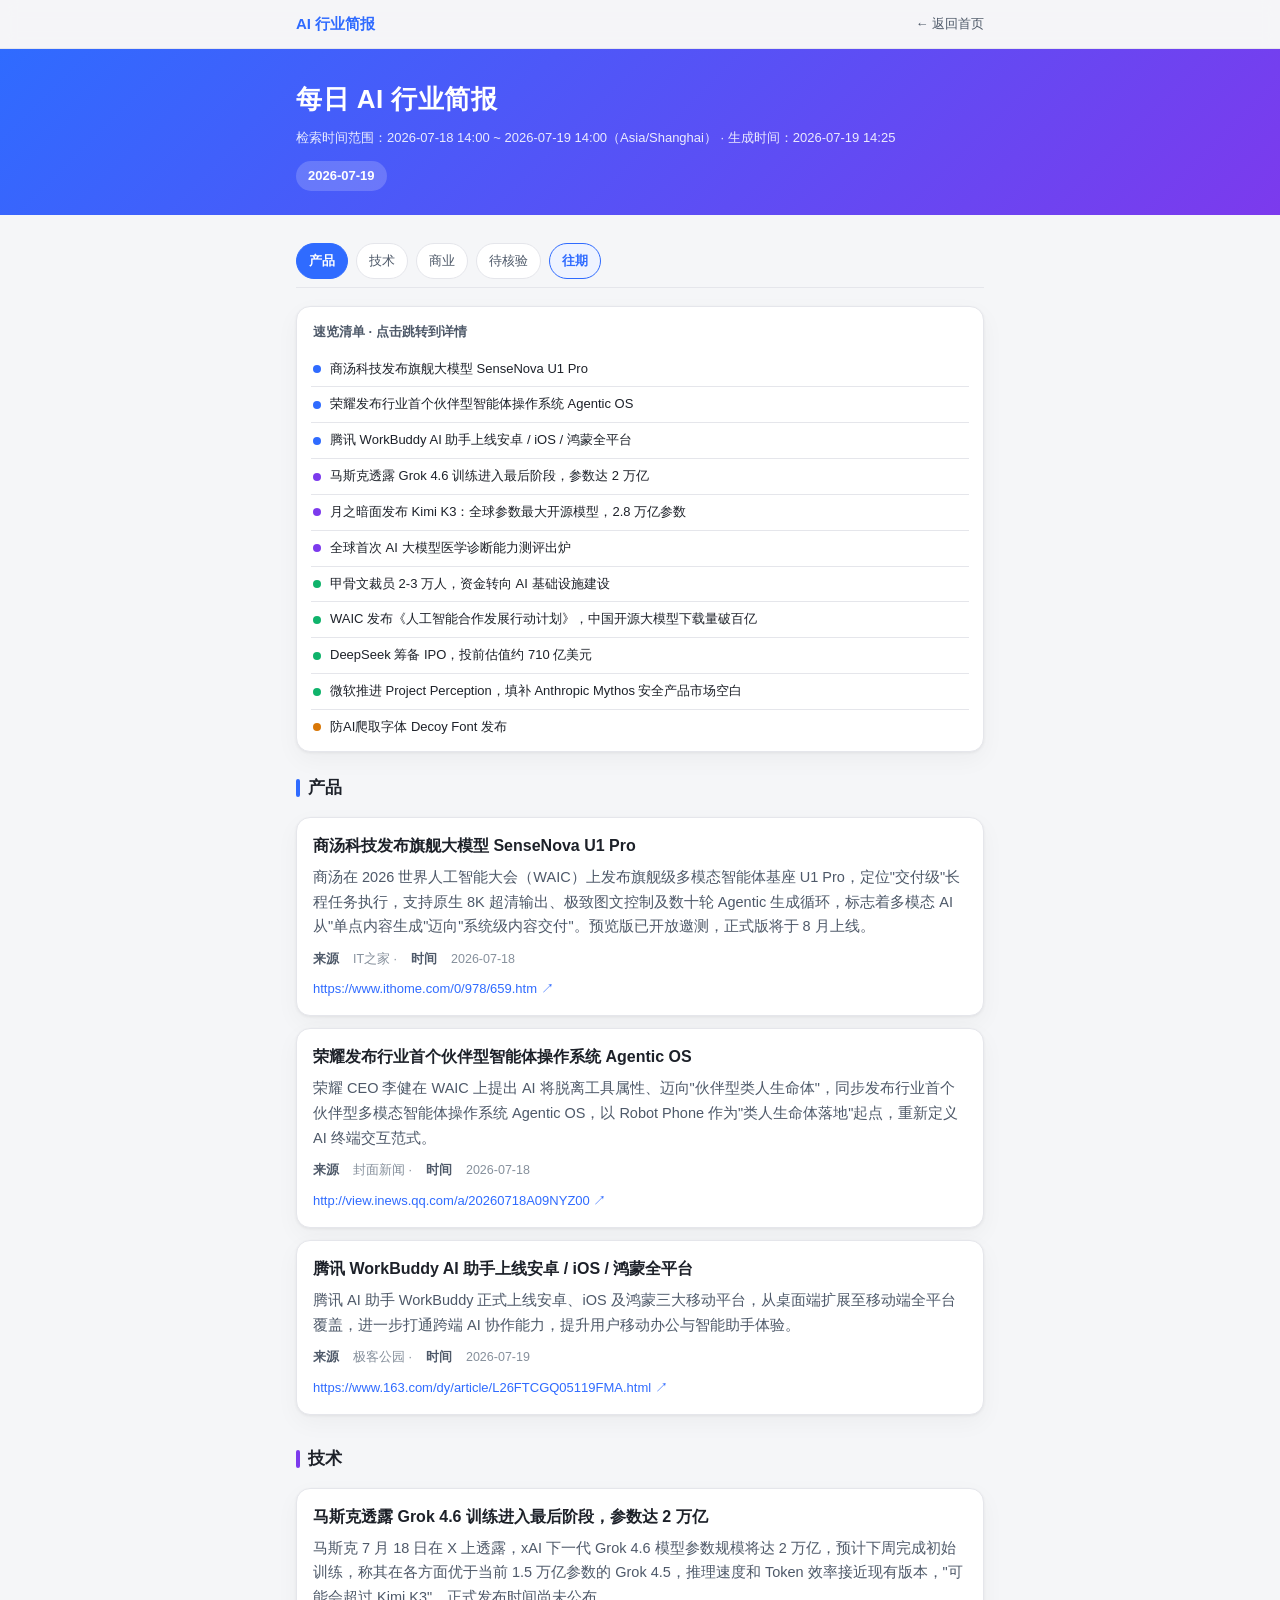
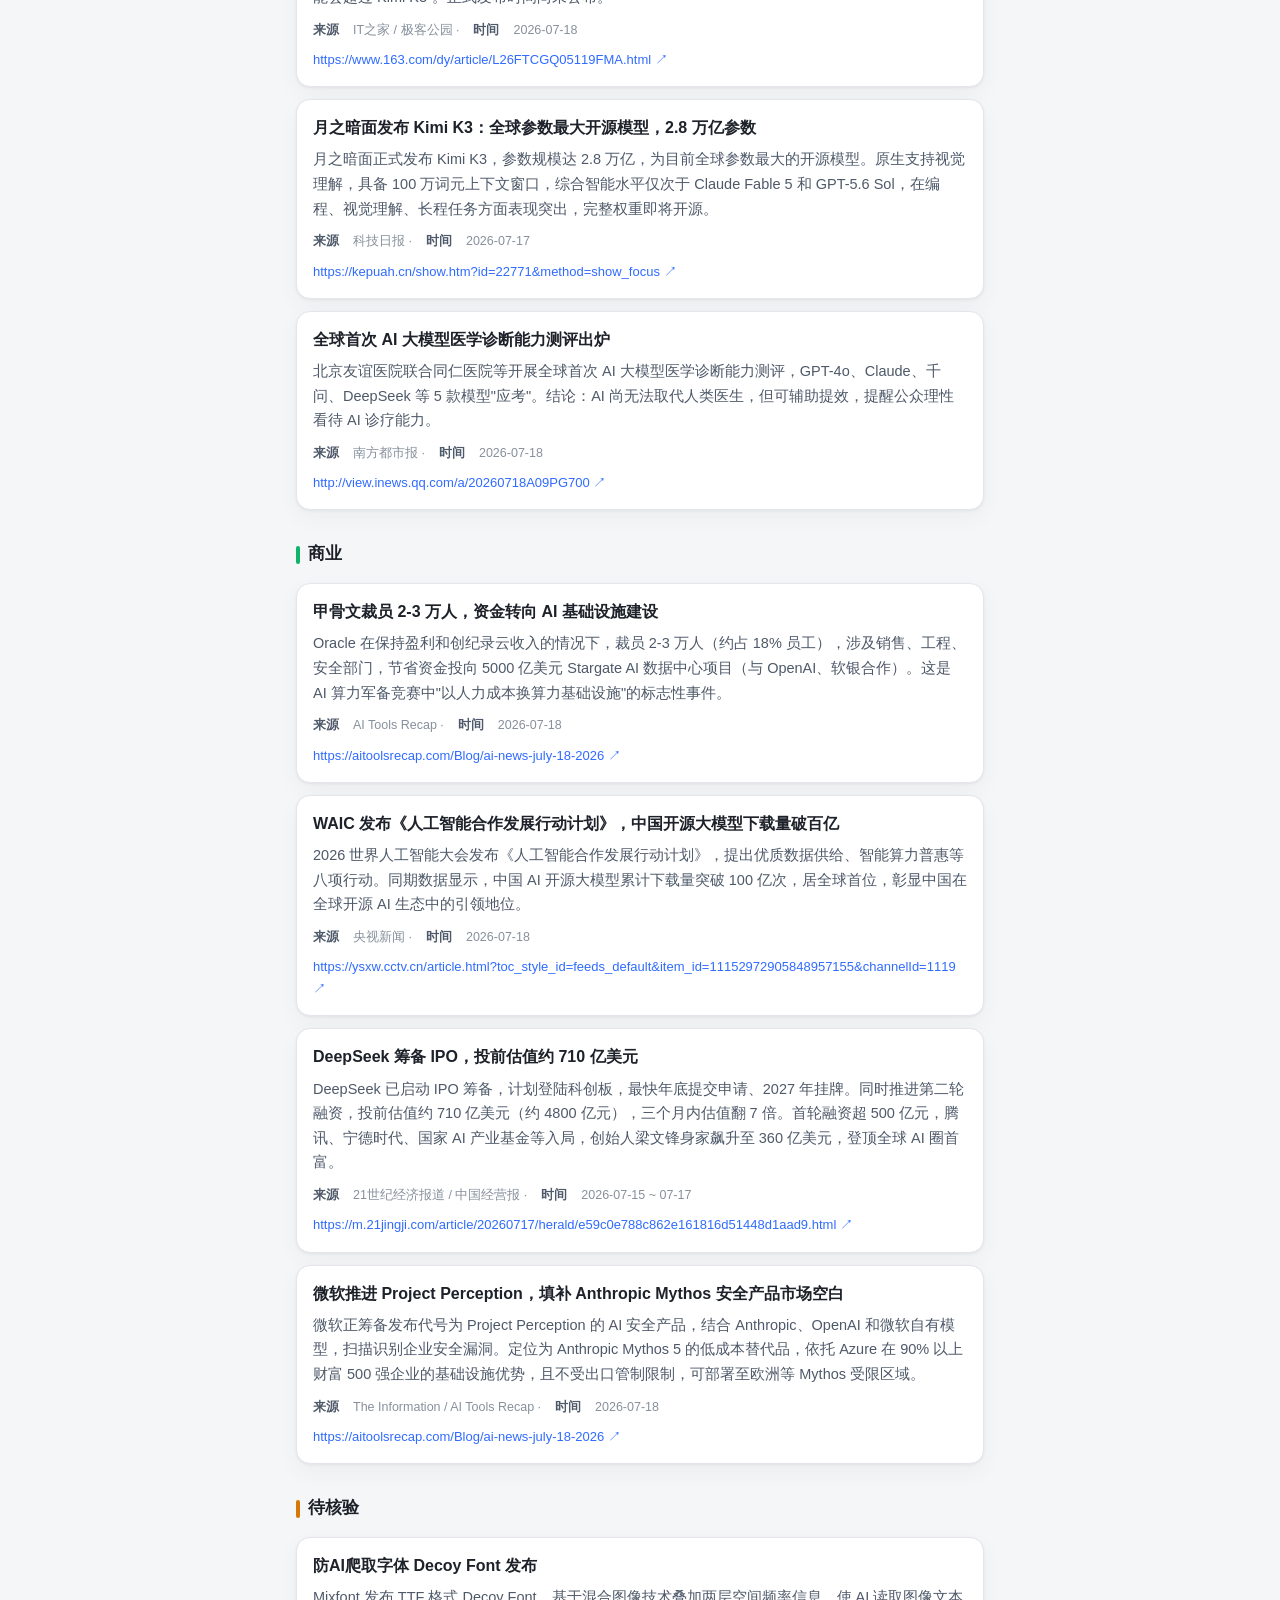
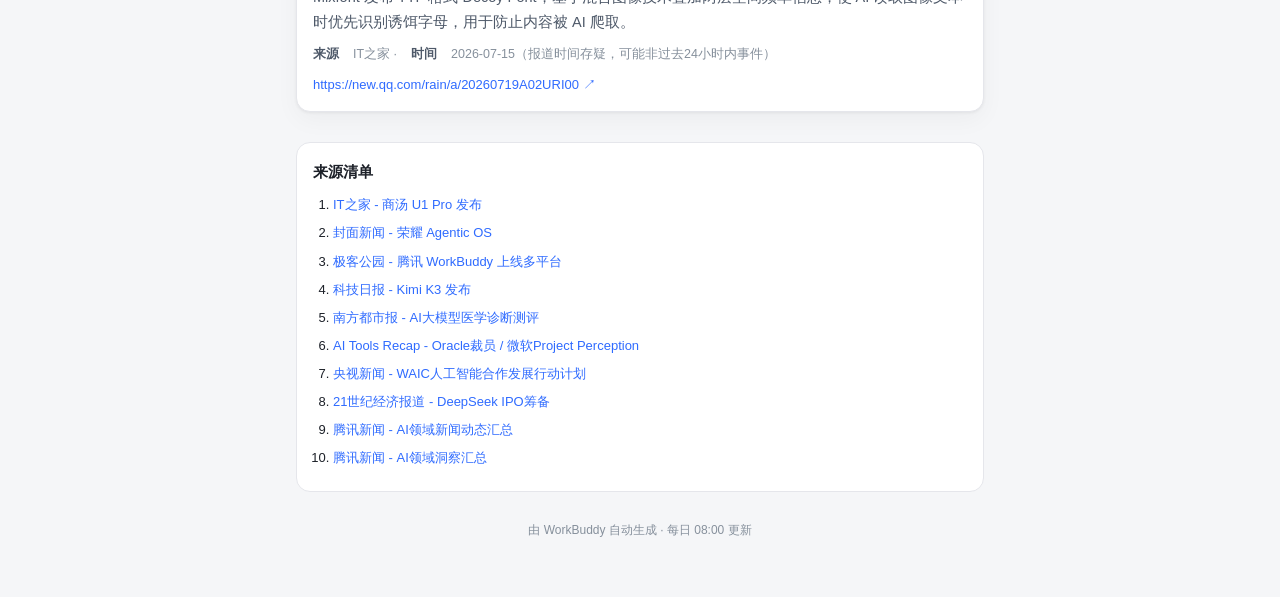
==== commit 92085636: "feat: tab 选中态(点击高亮蓝底白字) + 滚动联动自动高亮当前分类" ====
--- a/2026-07-19.html
+++ b/2026-07-19.html
@@ -150,6 +150,27 @@
     if(cn) h += cn.offsetHeight;
     return h + 10;
   }
+  function setActiveTab(a){
+    if(!a || a.className.indexOf('nav-archive') !== -1) return;
+    var parent = a.parentNode;
+    if(!parent || parent.className.indexOf('cat-nav') === -1) return;
+    var tabs = parent.querySelectorAll('a:not(.nav-archive)');
+    for(var i=0;i<tabs.length;i++){ tabs[i].className = tabs[i].className.replace(/\s*active/g, ''); }
+    a.className += ' active';
+  }
+  function updateActiveTab(){
+    var tabs = document.querySelectorAll('.cat-nav a:not(.nav-archive)');
+    if(!tabs.length) return;
+    var off = offset();
+    var current = null;
+    for(var i=0;i<tabs.length;i++){
+      var id = tabs[i].getAttribute('href').slice(1);
+      var el = document.getElementById(id);
+      if(el && el.getBoundingClientRect().top - off <= 2) current = tabs[i];
+    }
+    for(var j=0;j<tabs.length;j++){ tabs[j].className = tabs[j].className.replace(/\s*active/g, ''); }
+    (current || tabs[0]).className += ' active';
+  }
   document.addEventListener('click', function(e){
     var a = findAnchor(e.target);
     if(!a) return;
@@ -162,12 +183,15 @@
     var top = el.getBoundingClientRect().top + (window.pageYOffset || window.scrollY) - offset();
     if(window.scrollTo){ window.scrollTo({top: Math.max(0, top), behavior: 'smooth'}); }
     else { window.scrollTo(0, Math.max(0, top)); }
+    setActiveTab(a);
   });
   var btn = document.getElementById('toTop');
   if(btn){
     function onScroll(){
-      if((window.pageYOffset || window.scrollY) > 400) btn.className = 'to-top show';
+      var oneScreen = window.innerHeight || 600;
+      if((window.pageYOffset || window.scrollY) > oneScreen) btn.className = 'to-top show';
       else btn.className = 'to-top';
+      updateActiveTab();
     }
     window.addEventListener('scroll', onScroll, false);
     btn.addEventListener('click', function(){
--- a/assets/style.css
+++ b/assets/style.css
@@ -61,6 +61,9 @@
   color: var(--brand); border-color: var(--brand);
   background: var(--brand-soft); font-weight: 600;
 }
+.cat-nav a.active {
+  color: #fff; background: var(--brand); border-color: var(--brand); font-weight: 600;
+}
 
 /* Digest overview list (below tabs) */
 .digest {
@@ -190,13 +193,13 @@
 .to-top {
   position: fixed; right: 16px; bottom: 22px; z-index: 20;
   width: 44px; height: 44px; border-radius: 50%;
-  border: none; background: var(--brand); color: #fff;
-  font-size: 22px; line-height: 44px; text-align: center;
-  box-shadow: 0 4px 14px rgba(47,107,255,.42);
+  background: #fff; border: 2px solid var(--brand); color: var(--brand);
+  font-size: 20px; line-height: 40px; text-align: center;
+  box-shadow: 0 3px 12px rgba(0,0,0,.12);
   opacity: 0; visibility: hidden;
   -webkit-transition: opacity .25s, visibility .25s; transition: opacity .25s, visibility .25s;
   cursor: pointer; -webkit-appearance: none; appearance: none; padding: 0;
   font-family: -apple-system, BlinkMacSystemFont, "Segoe UI", sans-serif;
 }
 .to-top.show { opacity: 1; visibility: visible; }
-.to-top:active { background: #1f53d6; }
+.to-top:active { background: var(--brand-soft); }
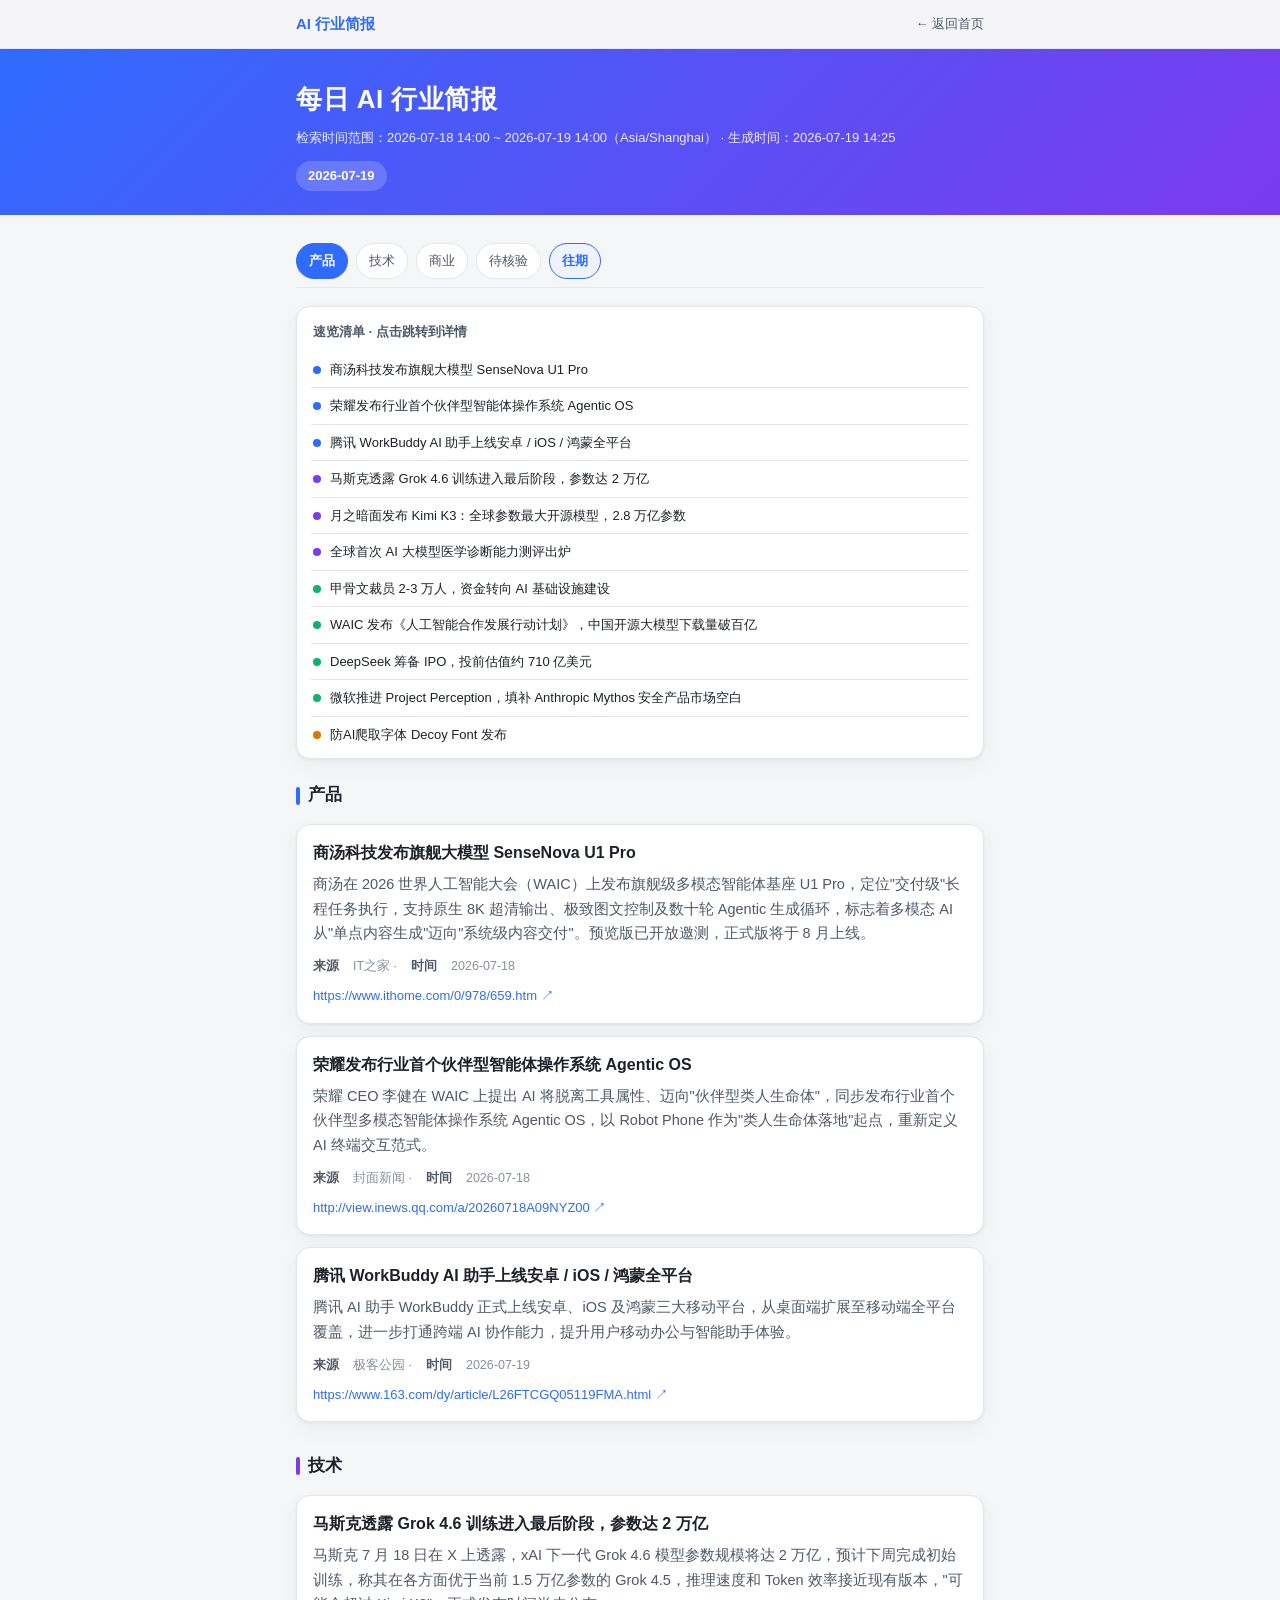
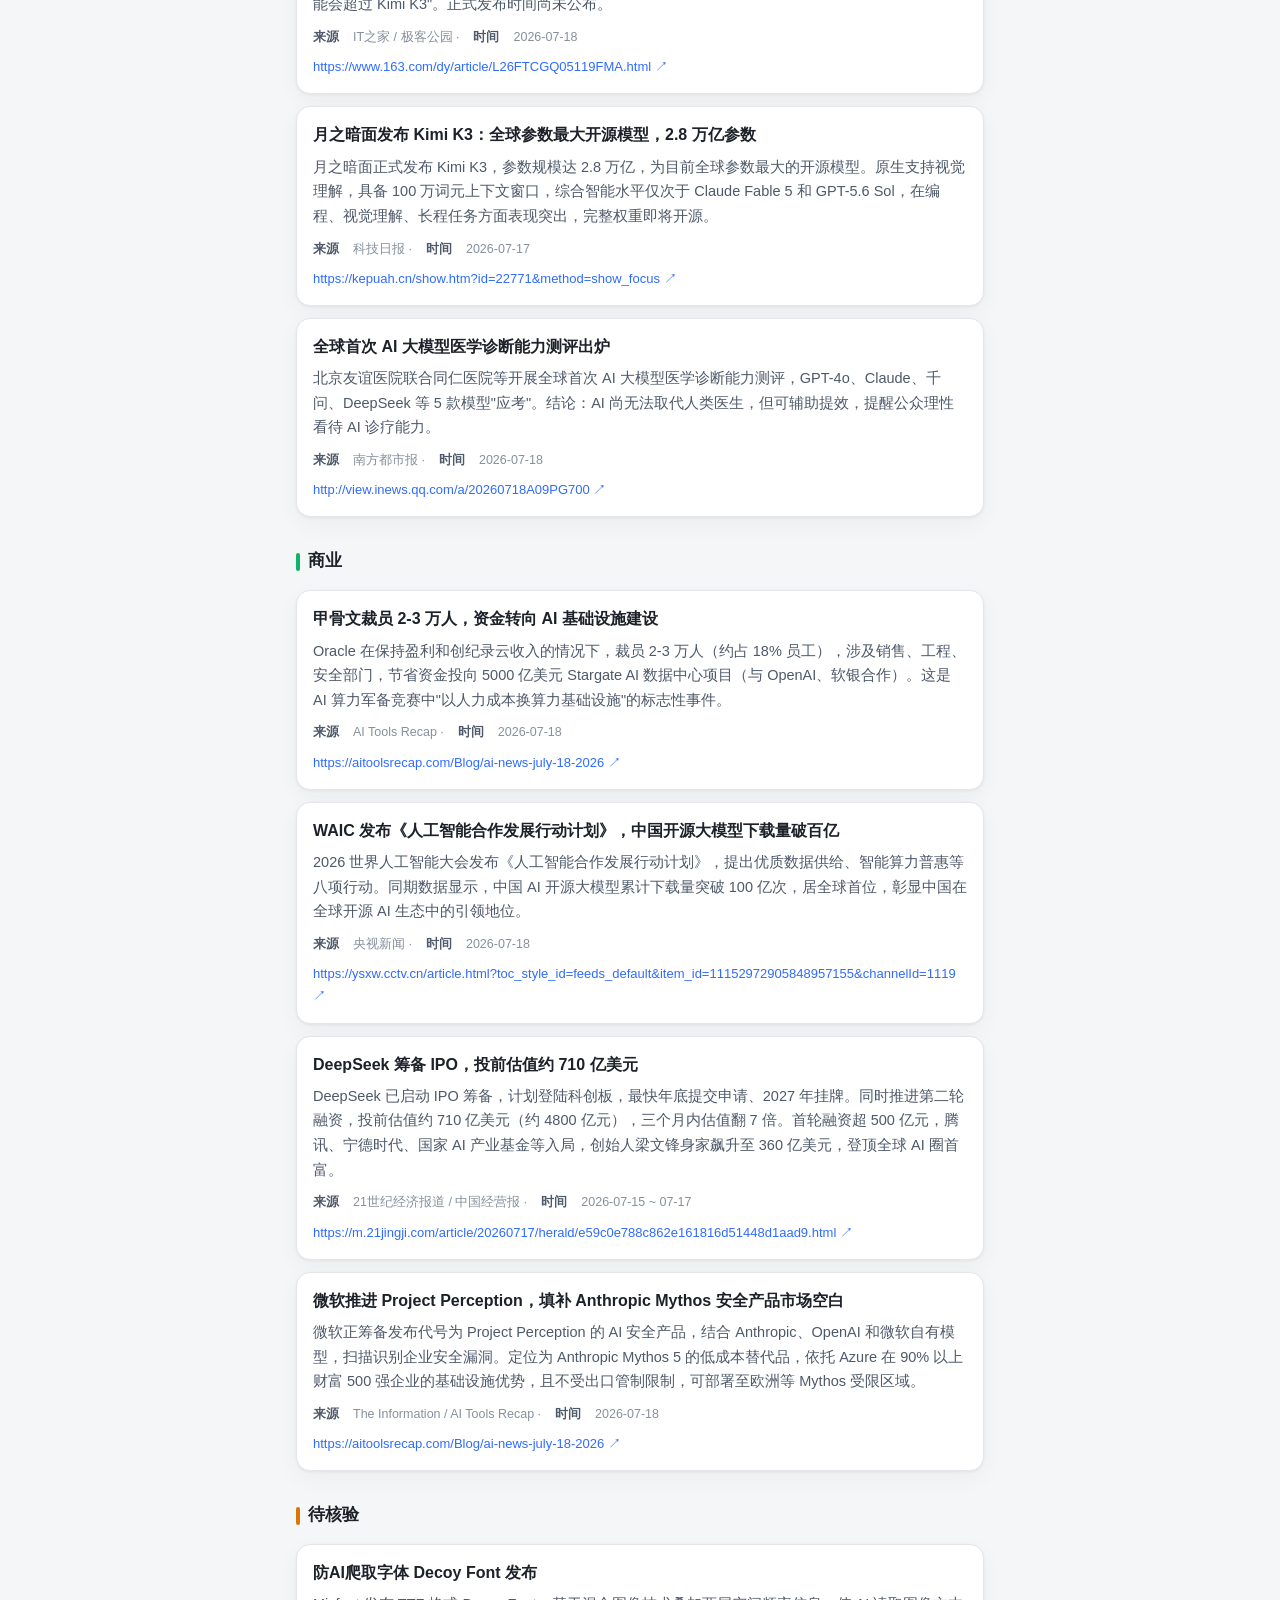
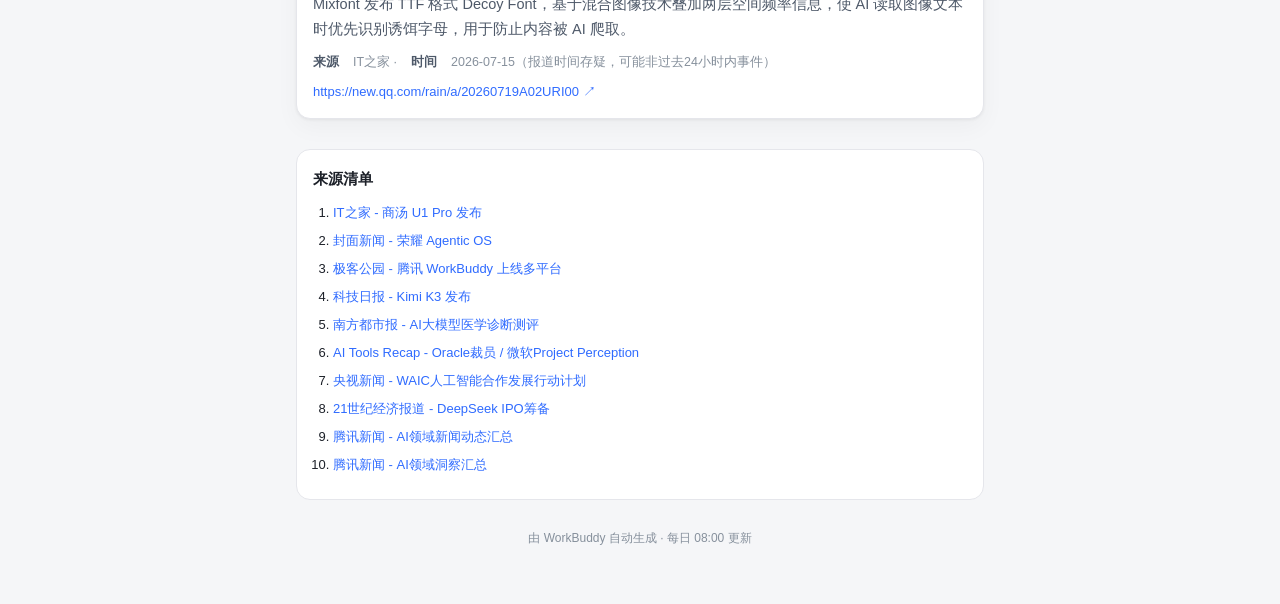
==== commit ba854a82: "fix: tab点击立即高亮(锁定800ms防滚动联动覆盖)+清单条目高亮所属分类; 速览清单每条完整换行显示(去省略号)" ====
--- a/2026-07-19.html
+++ b/2026-07-19.html
@@ -4,7 +4,7 @@
 <meta charset="utf-8">
 <meta name="viewport" content="width=device-width, initial-scale=1, viewport-fit=cover">
 <title>每日 AI 行业简报 2026-07-19</title>
-<link rel="stylesheet" href="assets/style.css">
+<link rel="stylesheet" href="assets/style.css?v=20260719">
 </head>
 <body>
 <div class="topbar"><div class="wrap">
@@ -158,7 +158,9 @@
     for(var i=0;i<tabs.length;i++){ tabs[i].className = tabs[i].className.replace(/\s*active/g, ''); }
     a.className += ' active';
   }
+  var lockUntil = 0;
   function updateActiveTab(){
+    if(Date.now() < lockUntil) return;
     var tabs = document.querySelectorAll('.cat-nav a:not(.nav-archive)');
     if(!tabs.length) return;
     var off = offset();
@@ -170,6 +172,12 @@
     }
     for(var j=0;j<tabs.length;j++){ tabs[j].className = tabs[j].className.replace(/\s*active/g, ''); }
     (current || tabs[0]).className += ' active';
+  }
+  function activateTabById(id){
+    var tabs = document.querySelectorAll('.cat-nav a:not(.nav-archive)');
+    for(var i=0;i<tabs.length;i++){
+      if(tabs[i].getAttribute('href') === '#' + id){ setActiveTab(tabs[i]); return; }
+    }
   }
   document.addEventListener('click', function(e){
     var a = findAnchor(e.target);
@@ -180,10 +188,17 @@
     var el = document.getElementById(id);
     if(!el) return;
     e.preventDefault();
+    // 立即高亮：分类 tab 直接高亮自己；速览清单条目则高亮其所属分类 tab
+    lockUntil = Date.now() + 800;
+    if(a.parentNode && a.parentNode.className.indexOf('cat-nav') !== -1){
+      setActiveTab(a);
+    } else {
+      var sec = el.closest ? el.closest('.section') : null;
+      if(sec && sec.id && sec.id.indexOf('cat-') === 0){ activateTabById(sec.id); }
+    }
     var top = el.getBoundingClientRect().top + (window.pageYOffset || window.scrollY) - offset();
     if(window.scrollTo){ window.scrollTo({top: Math.max(0, top), behavior: 'smooth'}); }
     else { window.scrollTo(0, Math.max(0, top)); }
-    setActiveTab(a);
   });
   var btn = document.getElementById('toTop');
   if(btn){
--- a/assets/style.css
+++ b/assets/style.css
@@ -79,17 +79,17 @@
 .digest li { border-top: 1px solid var(--line); }
 .digest li:first-child { border-top: none; }
 .digest a {
-  display: flex; align-items: center; gap: 9px;
+  display: flex; align-items: flex-start; gap: 9px;
   padding: 8px 2px; text-decoration: none; color: var(--ink);
 }
 .digest a:active { background: var(--brand-soft); border-radius: 8px; }
 .digest .t {
-  font-size: 13px; line-height: 1.45;
-  overflow: hidden; text-overflow: ellipsis; white-space: nowrap;
+  font-size: 13px; line-height: 1.5;
+  white-space: normal; word-break: break-word;
 }
 .digest .dot {
   flex: none; width: 8px; height: 8px; border-radius: 50%;
-  background: var(--ink-faint);
+  background: var(--ink-faint); margin-top: 6px;
 }
 .digest .dot.product { background: var(--product); }
 .digest .dot.tech { background: var(--tech); }
